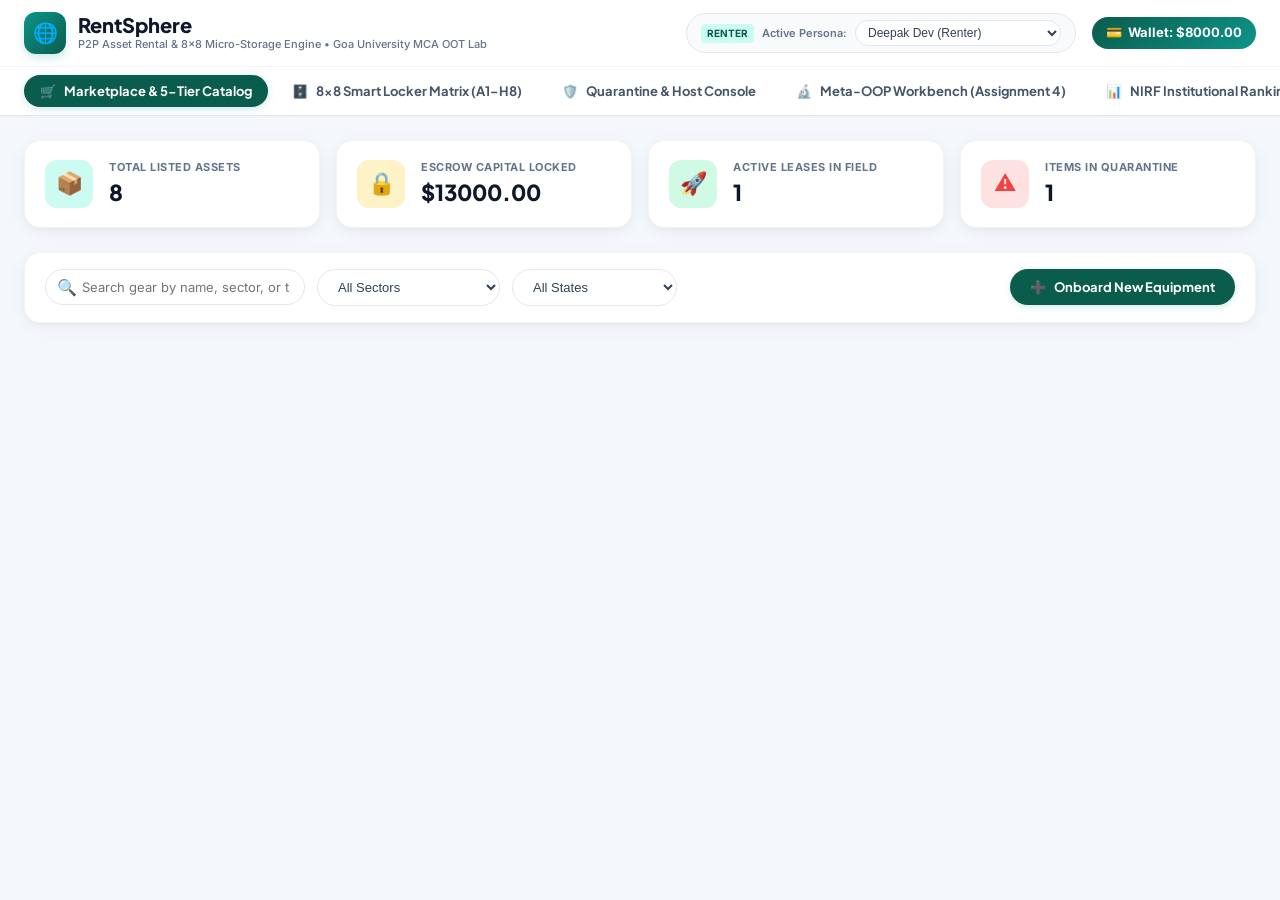
==== src/main/resources/static/index.html @ 9ea2492b "feat: complete RentSphere P2P Asset Rental & 8x8 Micro-Storage Engine across all 5 syllabus assignme" ====
<!DOCTYPE html>
<html lang="en">
<head>
    <meta charset="UTF-8">
    <meta name="viewport" content="width=device-width, initial-scale=1.0">
    <title>RentSphere: Decentralized P2P Asset Rental & 8x8 Micro-Storage Engine</title>
    <link rel="stylesheet" href="css/styles.css">
</head>
<body>

    <!-- Header Navigation & Identity Bar -->
    <header class="app-header">
        <div class="header-top">
            <div class="brand-wrapper">
                <div class="brand-logo">🌐</div>
                <div>
                    <h1 class="brand-title">RentSphere</h1>
                    <p class="brand-subtitle">P2P Asset Rental & 8x8 Micro-Storage Engine • Goa University MCA OOT Lab</p>
                </div>
            </div>

            <div class="user-selector-bar">
                <div class="active-user-badge">
                    <span id="userRoleBadge" class="role-tag role-renter">RENTER</span>
                    <label for="activeUserSelect" style="font-size:11px; color:var(--slate-500); font-weight:600;">Active Persona:</label>
                    <select id="activeUserSelect" class="filter-select" style="padding:4px 8px; font-size:12px;">
                        <option value="renter_deepak" selected>Deepak Dev (Renter)</option>
                        <option value="renter_nikhil">Nikhil Bhaiju (Renter)</option>
                        <option value="renter_priya">Priya Sharma (Renter)</option>
                        <option value="host_faaris">Mohammed Faaris Khan (Host)</option>
                        <option value="host_ketan">Ketan Gurudas Naik (Host)</option>
                        <option value="inspector_almeida">Prof. Almeida (Inspector)</option>
                    </select>
                </div>

                <div class="wallet-pill">
                    <span>💳</span>
                    <span>Wallet: $<span id="headerWalletBalance">8000.00</span></span>
                </div>
            </div>
        </div>

        <!-- 5 Subsystem View Navigation Pills -->
        <nav class="nav-bar">
            <button class="nav-pill active" data-view="catalogView">
                <span>🛒</span> Marketplace & 5-Tier Catalog
            </button>
            <button class="nav-pill" data-view="lockerView">
                <span>🗄️</span> 8x8 Smart Locker Matrix (A1–H8)
            </button>
            <button class="nav-pill" data-view="quarantineView">
                <span>🛡️</span> Quarantine & Host Console
            </button>
            <button class="nav-pill" data-view="metaView">
                <span>🔬</span> Meta-OOP Workbench (Assignment 4)
            </button>
            <button class="nav-pill" data-view="nirfView">
                <span>📊</span> NIRF Institutional Ranking (Assignment 4)
            </button>
        </nav>
    </header>

    <!-- Main App Container -->
    <main class="app-container">

        <!-- Top KPI Stats Bar -->
        <section class="stats-grid">
            <div class="stat-card">
                <div class="stat-icon teal">📦</div>
                <div class="stat-meta">
                    <h4>Total Listed Assets</h4>
                    <div class="stat-value" id="kpiTotalAssets">8</div>
                </div>
            </div>
            <div class="stat-card">
                <div class="stat-icon amber">🔒</div>
                <div class="stat-meta">
                    <h4>Escrow Capital Locked</h4>
                    <div class="stat-value">$<span id="kpiLockedEscrow">13000.00</span></div>
                </div>
            </div>
            <div class="stat-card">
                <div class="stat-icon emerald">🚀</div>
                <div class="stat-meta">
                    <h4>Active Leases in Field</h4>
                    <div class="stat-value" id="kpiActiveLeases">1</div>
                </div>
            </div>
            <div class="stat-card">
                <div class="stat-icon crimson">⚠️</div>
                <div class="stat-meta">
                    <h4>Items in Quarantine</h4>
                    <div class="stat-value" id="kpiInQuarantine">1</div>
                </div>
            </div>
        </section>

        <!-- ==================================================================
             VIEW 1: MARKETPLACE & 5-TIER ASSET CATALOG
             ================================================================== -->
        <section id="catalogView" class="view-section active">
            <div class="catalog-toolbar">
                <div class="search-filter-group">
                    <div class="search-box">
                        <span class="search-icon">🔍</span>
                        <input type="text" id="searchInput" placeholder="Search gear by name, sector, or tier...">
                    </div>
                    <select id="sectorFilter" class="filter-select">
                        <option value="ALL">All Sectors</option>
                        <option value="TOURISM">Tourism Equipment</option>
                        <option value="AGRICULTURE">Agricultural Machinery</option>
                    </select>
                    <select id="stateFilter" class="filter-select">
                        <option value="ALL">All States</option>
                        <option value="AVAILABLE">Available</option>
                        <option value="RESERVED_ESCROW">Reserved (Escrow)</option>
                        <option value="ACTIVE_LEASE">Active Lease</option>
                        <option value="INSPECTION_QUARANTINE">Quarantine</option>
                    </select>
                </div>
                <button class="btn-primary" id="openOnboardBtn">
                    <span>➕</span> Onboard New Equipment
                </button>
            </div>

            <!-- Dynamic Asset Cards Container -->
            <div class="assets-grid" id="assetsGrid">
                <!-- Rendered dynamically by app.js -->
            </div>
        </section>

        <!-- ==================================================================
             VIEW 2: 8x8 SMART LOCKER MATRIX (A1–H8)
             ================================================================== -->
        <section id="lockerView" class="view-section">
            <div class="locker-matrix-container">
                <!-- 64-Bay Interactive Matrix -->
                <div class="grid-wrapper-card">
                    <div class="matrix-header">
                        <div>
                            <h2 style="font-family:var(--font-heading); font-size:18px; font-weight:800;">
                                8x8 Physical Micro-Storage Matrix (64 Compartments)
                            </h2>
                            <p style="font-size:12px; color:var(--slate-500);">
                                Rows A–C: Small • Rows D–E: Medium • Rows F–G: Large • <strong>Row H: Heavy Agri XL</strong>
                            </p>
                        </div>
                        <button class="btn-secondary" id="refreshGridBtn">🔄 Refresh Grid</button>
                    </div>

                    <div class="matrix-legend">
                        <div class="legend-item"><div class="legend-dot dot-ready"></div> Ready / Available</div>
                        <div class="legend-item"><div class="legend-dot dot-reserved"></div> Reserved (Escrow)</div>
                        <div class="legend-item"><div class="legend-dot dot-active"></div> Active Lease</div>
                        <div class="legend-item"><div class="legend-dot dot-quarantine"></div> Quarantine Locked</div>
                        <div class="legend-item"><div class="legend-dot dot-heavy"></div> Row H: Heavy Agri XL</div>
                    </div>

                    <div class="grid-8x8" id="grid8x8Container">
                        <!-- 64 Bay Cells Rendered Dynamically by app.js -->
                    </div>
                </div>

                <!-- Compartment Inspector Side Deck -->
                <div class="inspector-card" id="compartmentInspector">
                    <div class="inspector-header">
                        <div style="font-size:11px; text-transform:uppercase; color:var(--slate-400); font-weight:700;">Compartment Telemetry</div>
                        <h3 class="inspector-title" id="inspectorBayId">Bay F2</h3>
                        <div id="inspectorSizeTier" class="tier-badge tier-tourism" style="margin-top:6px;">LARGE</div>
                    </div>

                    <div class="telemetry-dials">
                        <div class="dial-box">
                            <div class="dial-label">Temp</div>
                            <div class="dial-val"><span id="telTemp">22.4</span>°C</div>
                        </div>
                        <div class="dial-box">
                            <div class="dial-label">Humidity</div>
                            <div class="dial-val"><span id="telHum">45.2</span>%</div>
                        </div>
                        <div class="dial-box">
                            <div class="dial-label">Weight</div>
                            <div class="dial-val"><span id="telWeight">14.5</span>kg</div>
                        </div>
                    </div>

                    <div style="margin-bottom:16px;">
                        <label style="font-size:11px; color:var(--slate-500); font-weight:700; text-transform:uppercase;">Occupant Asset</label>
                        <div id="inspectorAssetTitle" style="font-weight:700; font-size:14px; margin-top:2px;">Goa Deep-Survey Marine Drone Alpha</div>
                        <div id="inspectorAssetId" style="font-size:11px; font-family:monospace; color:var(--slate-400);">AST-101</div>
                    </div>

                    <div class="otp-box">
                        <div style="font-size:10px; font-weight:700; text-transform:uppercase; color:var(--warm-amber-dark);">6-Digit Pickup OTP Passcode</div>
                        <div class="otp-val" id="inspectorOtp">101293</div>
                    </div>

                    <div style="display:flex; flex-direction:column; gap:10px; margin-top:auto;">
                        <button class="btn-primary" id="pickupFromLockerBtn" style="justify-content:center;">
                            <span>🔓</span> Unlock & Pickup Gear
                        </button>
                        <button class="btn-danger" id="returnToQuarantineBtn" style="justify-content:center;">
                            <span>📦</span> Return Gear to Quarantine Bay
                        </button>
                    </div>
                </div>
            </div>
        </section>

        <!-- ==================================================================
             VIEW 3: HOST & QUARANTINE INSPECTION CONSOLE
             ================================================================== -->
        <section id="quarantineView" class="view-section">
            <!-- Quarantine Inspection Deck -->
            <div class="quarantine-deck">
                <div class="section-title-bar">
                    <h2 class="section-title">
                        <span>🛡️</span> Mandatory Quarantine Inspection Deck
                    </h2>
                    <span style="font-size:12px; color:var(--crimson); font-weight:600;">
                        Mandatory Invariant: Assets cannot be relisted until host approves return or slashes damage.
                    </span>
                </div>

                <div class="quarantine-cards-grid" id="quarantineCardsGrid">
                    <!-- Rendered dynamically -->
                </div>
            </div>

            <!-- Append-Only Flat File Write-Ahead Log (WAL) Viewer -->
            <div class="wal-section" style="margin-top:30px;">
                <div class="section-title-bar">
                    <h2 class="section-title">
                        <span>📝</span> Deterministic Flat-File Write-Ahead Log (<code style="font-size:14px; color:var(--brand-teal);">data/audit_wal.txt</code>)
                    </h2>
                    <button class="btn-secondary" id="refreshWalBtn">🔄 Refresh Audit Log</button>
                </div>
                <div class="wal-table-wrapper">
                    <table class="data-table">
                        <thead>
                            <tr>
                                <th>Timestamp</th>
                                <th>TX ID</th>
                                <th>Entity</th>
                                <th>Action</th>
                                <th>Prev State</th>
                                <th>New State</th>
                                <th>Actor</th>
                                <th>Details</th>
                            </tr>
                        </thead>
                        <tbody id="walTableBody">
                            <!-- Populated dynamically -->
                        </tbody>
                    </table>
                </div>
            </div>
        </section>

        <!-- ==================================================================
             VIEW 4: META-OOP LAB WORKBENCH (Assignment 4)
             ================================================================== -->
        <section id="metaView" class="view-section">
            <div class="catalog-toolbar" style="margin-bottom:24px;">
                <div style="display:flex; align-items:center; gap:12px;">
                    <label style="font-weight:700; font-size:13px;">Target Asset to Inspect:</label>
                    <select id="metaAssetSelect" class="filter-select">
                        <!-- Populated dynamically -->
                    </select>
                </div>
                <button class="btn-primary" id="runMetaBenchmarkBtn">
                    <span>⚡</span> Execute Live Reflection & Memory Benchmark
                </button>
            </div>

            <div class="meta-workbench-grid">
                <!-- Reflection Inspector Card -->
                <div class="workbench-card">
                    <h3 style="font-family:var(--font-heading); font-size:16px; font-weight:800; display:flex; align-items:center; gap:8px;">
                        <span>🔍</span> Live RTTI Reflection Inspector (<code>java.lang.reflect</code>)
                    </h3>
                    <p style="font-size:12px; color:var(--slate-500); margin-top:4px;">
                        Examines dynamic class hierarchy, implemented interfaces, declared fields, and method signatures at runtime.
                    </p>

                    <div style="margin-top:16px;">
                        <h4 style="font-size:11px; text-transform:uppercase; color:var(--slate-400); font-weight:700;">5-Tier Inheritance Chain:</h4>
                        <div id="reflectionInheritanceChain" style="margin-top:6px; font-size:12px; font-weight:600; color:var(--brand-teal-dark);">
                            Loading reflection tree...
                        </div>
                    </div>

                    <div class="code-tree-box" id="reflectionDetailsBox">
                        // Reflection inspection output will appear here
                    </div>
                </div>

                <!-- Deep vs Shallow Prototype Cloner Card -->
                <div class="workbench-card">
                    <h3 style="font-family:var(--font-heading); font-size:16px; font-weight:800; display:flex; align-items:center; gap:8px;">
                        <span>🧬</span> Deep vs. Shallow Prototype Cloner (<code id="cloneObjectId">System.identityHashCode</code>)
                    </h3>
                    <p style="font-size:12px; color:var(--slate-500); margin-top:4px;">
                        Proves that Shallow Cloning shares mutable list memory references, while Deep Cloning isolates heap memory completely.
                    </p>

                    <div class="memory-compare-grid">
                        <div class="memory-card">
                            <h4 style="font-size:12px; font-weight:700; color:var(--warm-amber-dark);">Shallow Clone (super.clone)</h4>
                            <p style="font-size:11px; color:var(--slate-500); margin-top:4px;">Shares internal List reference:</p>
                            <div style="margin-top:10px; font-size:11px;">
                                <div>Clone Object ID: <span class="mem-address" id="shallowObjId">0x0000</span></div>
                                <div>Logs Ref ID: <span class="mem-address" id="shallowLogsId" style="color:var(--crimson);">0x0000</span></div>
                                <div style="margin-top:6px; font-weight:600; color:var(--crimson);" id="shallowSharedStatus">⚠️ SHARED HEAP REFERENCE</div>
                            </div>
                        </div>

                        <div class="memory-card highlight">
                            <h4 style="font-size:12px; font-weight:700; color:var(--brand-teal-dark);">Deep Clone (Isolated Copy)</h4>
                            <p style="font-size:11px; color:var(--slate-500); margin-top:4px;">Allocates distinct new List:</p>
                            <div style="margin-top:10px; font-size:11px;">
                                <div>Clone Object ID: <span class="mem-address" id="deepObjId">0x0000</span></div>
                                <div>Logs Ref ID: <span class="mem-address" id="deepLogsId" style="color:var(--emerald-dark);">0x0000</span></div>
                                <div style="margin-top:6px; font-weight:600; color:var(--emerald-dark);" id="deepIsolatedStatus">✅ 100% ISOLATED MEMORY</div>
                            </div>
                        </div>
                    </div>

                    <div style="margin-top:20px; background:var(--slate-50); padding:14px; border-radius:var(--radius-md); border:1px solid var(--slate-200);">
                        <h5 style="font-size:11px; text-transform:uppercase; color:var(--slate-500); font-weight:700;">Mutation Isolation Test Result</h5>
                        <p id="cloningVerdictText" style="font-size:12px; color:var(--slate-800); margin-top:4px; font-weight:500;">
                            Click "Execute Live Reflection & Memory Benchmark" above to test memory reference isolation.
                        </p>
                    </div>
                </div>
            </div>
        </section>

        <!-- ==================================================================
             VIEW 5: NIRF INSTITUTIONAL RANKING PORTAL (Assignment 4)
             ================================================================== -->
        <section id="nirfView" class="view-section">
            <div class="nirf-layout">
                <!-- Dial & Score Result -->
                <div class="nirf-dial-card">
                    <h2 style="font-family:var(--font-heading); font-size:18px; font-weight:800;">
                        Ministry of Education NIRF Composite Score
                    </h2>
                    <p style="font-size:12px; color:var(--slate-500); margin-top:2px;">
                        Formula: <code>(0.30*TLR) + (0.30*RP) + (0.20*GO) + (0.10*OI) + (0.10*PR)</code>
                    </p>

                    <div class="score-circle">
                        <div class="score-number" id="nirfCompositeScore">72.35</div>
                        <div class="score-max">out of 100</div>
                    </div>

                    <div class="tier-pill-large" id="nirfTierBadge">
                        Tier 1 High Performance
                    </div>

                    <div style="margin-top:24px; text-align:left; background:var(--slate-50); padding:16px; border-radius:var(--radius-md); border:1px solid var(--slate-200);">
                        <h4 style="font-size:11px; font-weight:700; text-transform:uppercase; color:var(--slate-500);">Deep-Cloned What-If Policy Recommendation:</h4>
                        <p id="nirfPolicyText" style="font-size:13px; font-weight:600; color:var(--slate-800); margin-top:4px;">
                            Increasing Research (RP) by +8 points and Teaching (TLR) by +5 points projects advancement toward Top 10 National Excellence.
                        </p>
                    </div>
                </div>

                <!-- Sliders for What-If Simulation -->
                <div class="workbench-card">
                    <h3 style="font-family:var(--font-heading); font-size:16px; font-weight:800; margin-bottom:16px;">
                        Simulate Policy Shifts (What-If Analysis)
                    </h3>

                    <div class="slider-group">
                        <div class="slider-label-row">
                            <span>Teaching, Learning & Resources (TLR - 30%)</span>
                            <span id="valTlr">78.5</span>
                        </div>
                        <input type="range" class="damage-slider" id="sliderTlr" min="0" max="100" step="0.5" value="78.5">
                    </div>

                    <div class="slider-group">
                        <div class="slider-label-row">
                            <span>Research & Professional Practice (RP - 30%)</span>
                            <span id="valRp">64.2</span>
                        </div>
                        <input type="range" class="damage-slider" id="sliderRp" min="0" max="100" step="0.5" value="64.2">
                    </div>

                    <div class="slider-group">
                        <div class="slider-label-row">
                            <span>Graduation Outcomes (GO - 20%)</span>
                            <span id="valGo">82.0</span>
                        </div>
                        <input type="range" class="damage-slider" id="sliderGo" min="0" max="100" step="0.5" value="82.0">
                    </div>

                    <div class="slider-group">
                        <div class="slider-label-row">
                            <span>Outreach & Inclusivity (OI - 10%)</span>
                            <span id="valOi">70.5</span>
                        </div>
                        <input type="range" class="damage-slider" id="sliderOi" min="0" max="100" step="0.5" value="70.5">
                    </div>

                    <div class="slider-group">
                        <div class="slider-label-row">
                            <span>Peer Perception (PR - 10%)</span>
                            <span id="valPr">65.0</span>
                        </div>
                        <input type="range" class="damage-slider" id="sliderPr" min="0" max="100" step="0.5" value="65.0">
                    </div>

                    <button class="btn-primary" id="recalcNirfBtn" style="width:100%; justify-content:center; margin-top:12px;">
                        <span>📊</span> Re-simulate Composite Rank Score
                    </button>
                </div>
            </div>
        </section>

    </main>

    <!-- ======================================================================
         MODALS: RESERVATION & ONBOARDING
         ====================================================================== -->

    <!-- Modal: Rent & Reserve Asset (with 4-Gate Fail-Fast Pipeline Feedback) -->
    <div class="modal-overlay" id="reserveModal">
        <div class="modal-card">
            <div class="modal-header">
                <h3 class="modal-title">Rent & Reserve Equipment</h3>
                <button class="modal-close-btn" id="closeReserveModal">&times;</button>
            </div>
            <div class="modal-body">
                <input type="hidden" id="reserveAssetId">
                <div style="margin-bottom:16px;">
                    <div id="modalAssetTitle" style="font-weight:700; font-size:16px;">Goa Deep-Survey Marine Drone Alpha</div>
                    <div id="modalAssetBay" style="font-size:12px; color:var(--slate-500);">Target Bay: F2</div>
                </div>

                <div class="form-group">
                    <label>Rental Duration (Days):</label>
                    <input type="number" class="form-control" id="rentalDaysInput" min="1" max="30" value="2">
                </div>

                <div style="background:var(--slate-50); padding:14px; border-radius:var(--radius-md); margin-bottom:20px; border:1px solid var(--slate-200);">
                    <div style="display:flex; justify-content:space-between; font-size:13px; margin-bottom:6px;">
                        <span>Rental Tariff:</span>
                        <strong id="modalTariffEstimate">$2400.00</strong>
                    </div>
                    <div style="display:flex; justify-content:space-between; font-size:13px; margin-bottom:6px;">
                        <span>Required Security Deposit:</span>
                        <strong id="modalCollateralEstimate">$3000.00</strong>
                    </div>
                    <div style="display:flex; justify-content:space-between; font-size:14px; font-weight:800; border-top:1px dashed var(--slate-300); padding-top:6px; color:var(--brand-teal-dark);">
                        <span>Total Escrow Required:</span>
                        <span id="modalTotalEscrow">$5400.00</span>
                    </div>
                </div>

                <div style="font-size:11px; color:var(--slate-500); margin-bottom:16px;">
                    ⚡ <strong>4-Gate Fail-Fast Verification Pipeline</strong> will execute upon submission:
                    Gate 1 (KYC) &rarr; Gate 2 (State Legality) &rarr; Gate 3 (Escrow Solvency) &rarr; Gate 4 (Locker Spatial & Heavy Agri Rule).
                </div>

                <button class="btn-primary" id="confirmReserveBtn" style="width:100%; justify-content:center;">
                    <span>🛡️</span> Submit to 4-Gate Pipeline & Lock Escrow
                </button>
            </div>
        </div>
    </div>

    <!-- Modal: Onboard New Equipment -->
    <div class="modal-overlay" id="onboardModal">
        <div class="modal-card">
            <div class="modal-header">
                <h3 class="modal-title">Onboard Equipment into 8x8 Grid</h3>
                <button class="modal-close-btn" id="closeOnboardModal">&times;</button>
            </div>
            <div class="modal-body">
                <div class="form-group">
                    <label>Concrete Tier 5 Leaf Class:</label>
                    <select class="form-control" id="onboardLeafClass">
                        <option value="AutonomousMarineDrone">AutonomousMarineDrone (Tourism)</option>
                        <option value="SubmersibleActionRig">SubmersibleActionRig (Tourism)</option>
                        <option value="PrecisionRotaryTiller">PrecisionRotaryTiller (Agriculture - Heavy Agri)</option>
                        <option value="OpticalSoilSpectrometer">OpticalSoilSpectrometer (Agriculture)</option>
                    </select>
                </div>

                <div class="form-group">
                    <label>Asset Title:</label>
                    <input type="text" class="form-control" id="onboardTitle" placeholder="e.g. Miramar Sea-Scanner Pro">
                </div>

                <div style="display:grid; grid-template-columns:1fr 1fr; gap:12px;">
                    <div class="form-group">
                        <label>Base Daily Rate ($):</label>
                        <input type="number" class="form-control" id="onboardRate" value="850">
                    </div>
                    <div class="form-group">
                        <label>Security Deposit ($):</label>
                        <input type="number" class="form-control" id="onboardCollateral" value="2500">
                    </div>
                </div>

                <div class="form-group">
                    <label>Target Locker Bay (A1–H8):</label>
                    <input type="text" class="form-control" id="onboardBay" value="F3" style="text-transform:uppercase;">
                    <div style="font-size:11px; color:var(--warm-amber-dark); margin-top:4px;">
                        ⚠️ Note: PrecisionRotaryTiller is heavy machinery and MUST be assigned to Row H (Row 7).
                    </div>
                </div>

                <button class="btn-primary" id="confirmOnboardBtn" style="width:100%; justify-content:center; margin-top:8px;">
                    <span>➕</span> Register in Ledger & Assign Locker Bay
                </button>
            </div>
        </div>
    </div>

    <!-- Toast Notification Container -->
    <div class="toast-container" id="toastContainer"></div>

    <script src="js/app.js"></script>
</body>
</html>
---- src/main/resources/static/css/styles.css ----
/* ==========================================================================
   RentSphere: Warm Horizon Marketplace Design System
   Goa University - MCA Object-Oriented Technology Lab
   ========================================================================== */

@import url('https://fonts.googleapis.com/css2?family=Inter:wght@400;500;600;700&family=Plus+Jakarta+Sans:wght@600;700;800&display=swap');

:root {
    /* Primary Brand Teal */
    --brand-teal: #0D9488;
    --brand-teal-dark: #0A5C4D;
    --brand-teal-light: #CCFBF1;
    --brand-teal-glow: rgba(13, 148, 136, 0.2);

    /* Secondary Warm Amber */
    --warm-amber: #F59E0B;
    --warm-amber-light: #FEF3C7;
    --warm-amber-dark: #B45309;

    /* Tertiary Emerald Green */
    --emerald: #10B981;
    --emerald-light: #D1FAE5;
    --emerald-dark: #047857;

    /* Neutral Slate */
    --slate-50: #F8FAFC;
    --slate-100: #F1F5F9;
    --slate-200: #E2E8F0;
    --slate-300: #CBD5E1;
    --slate-400: #94A3B8;
    --slate-500: #64748B;
    --slate-600: #475569;
    --slate-700: #334155;
    --slate-800: #1E293B;
    --slate-900: #0F172A;

    /* Quarantine Crimson & Purple */
    --crimson: #EF4444;
    --crimson-light: #FEE2E2;
    --purple: #7C3AED;
    --purple-light: #EDE9FE;

    /* Surfaces & Layout */
    --canvas-bg: #F4F7FB;
    --card-bg: #FFFFFF;
    --card-shadow: 0 4px 20px -2px rgba(15, 23, 42, 0.06), 0 2px 6px -1px rgba(15, 23, 42, 0.04);
    --card-hover-shadow: 0 12px 30px -4px rgba(15, 23, 42, 0.12), 0 4px 10px -2px rgba(15, 23, 42, 0.06);
    --radius-sm: 8px;
    --radius-md: 12px;
    --radius-lg: 16px;
    --radius-xl: 24px;
    --radius-pill: 9999px;

    /* Typography */
    --font-heading: 'Plus Jakarta Sans', system-ui, -apple-system, sans-serif;
    --font-body: 'Inter', system-ui, -apple-system, sans-serif;
    --transition-fast: 0.15s ease;
    --transition-normal: 0.25s cubic-bezier(0.16, 1, 0.3, 1);
}

*, *::before, *::after {
    box-sizing: border-box;
    margin: 0;
    padding: 0;
}

body {
    font-family: var(--font-body);
    background-color: var(--canvas-bg);
    color: var(--slate-800);
    line-height: 1.5;
    min-height: 100vh;
    display: flex;
    flex-direction: column;
}

/* ==========================================================================
   HEADER & NAVIGATION PILLS
   ========================================================================== */
.app-header {
    background-color: #FFFFFF;
    border-bottom: 1px solid var(--slate-200);
    position: sticky;
    top: 0;
    z-index: 100;
    box-shadow: 0 1px 3px rgba(0,0,0,0.03);
}

.header-top {
    max-width: 1400px;
    margin: 0 auto;
    padding: 12px 24px;
    display: flex;
    justify-content: space-between;
    align-items: center;
    border-bottom: 1px solid var(--slate-100);
}

.brand-wrapper {
    display: flex;
    align-items: center;
    gap: 12px;
}

.brand-logo {
    width: 42px;
    height: 42px;
    background: linear-gradient(135deg, var(--brand-teal), var(--brand-teal-dark));
    border-radius: var(--radius-md);
    display: flex;
    align-items: center;
    justify-content: center;
    color: #FFFFFF;
    font-size: 20px;
    box-shadow: 0 4px 10px var(--brand-teal-glow);
}

.brand-title {
    font-family: var(--font-heading);
    font-size: 20px;
    font-weight: 800;
    color: var(--slate-900);
    line-height: 1.1;
}

.brand-subtitle {
    font-size: 11px;
    color: var(--slate-500);
    font-weight: 500;
}

.user-selector-bar {
    display: flex;
    align-items: center;
    gap: 16px;
}

.active-user-badge {
    display: flex;
    align-items: center;
    gap: 8px;
    background: var(--slate-50);
    padding: 6px 14px;
    border-radius: var(--radius-pill);
    border: 1px solid var(--slate-200);
    font-size: 13px;
}

.role-tag {
    font-size: 10px;
    font-weight: 700;
    padding: 2px 6px;
    border-radius: 4px;
    text-transform: uppercase;
}
.role-host { background: var(--warm-amber-light); color: var(--warm-amber-dark); }
.role-renter { background: var(--brand-teal-light); color: var(--brand-teal-dark); }
.role-inspector { background: var(--purple-light); color: var(--purple); }

.wallet-pill {
    background: linear-gradient(135deg, var(--brand-teal-dark), var(--brand-teal));
    color: #FFFFFF;
    padding: 6px 14px;
    border-radius: var(--radius-pill);
    font-weight: 700;
    font-size: 13px;
    display: flex;
    align-items: center;
    gap: 6px;
}

/* Nav Pills Bar */
.nav-bar {
    max-width: 1400px;
    margin: 0 auto;
    padding: 8px 24px;
    display: flex;
    gap: 8px;
    overflow-x: auto;
}

.nav-pill {
    background: transparent;
    border: none;
    padding: 8px 16px;
    font-family: var(--font-heading);
    font-size: 13px;
    font-weight: 700;
    color: var(--slate-600);
    border-radius: var(--radius-pill);
    cursor: pointer;
    transition: all var(--transition-fast);
    display: flex;
    align-items: center;
    gap: 8px;
    white-space: nowrap;
}

.nav-pill:hover {
    background: var(--slate-100);
    color: var(--slate-900);
}

.nav-pill.active {
    background: var(--brand-teal-dark);
    color: #FFFFFF;
    box-shadow: 0 2px 8px var(--brand-teal-glow);
}

/* ==========================================================================
   APP CONTENT CONTAINER & VIEWS
   ========================================================================== */
.app-container {
    max-width: 1400px;
    margin: 24px auto;
    padding: 0 24px;
    width: 100%;
    flex: 1;
}

.view-section {
    display: none;
    animation: fadeIn 0.25s ease;
}

.view-section.active {
    display: block;
}

@keyframes fadeIn {
    from { opacity: 0; transform: translateY(4px); }
    to { opacity: 1; transform: translateY(0); }
}

/* ==========================================================================
   KPI SUMMARY TICKER
   ========================================================================== */
.stats-grid {
    display: grid;
    grid-template-columns: repeat(auto-fit, minmax(220px, 1fr));
    gap: 16px;
    margin-bottom: 24px;
}

.stat-card {
    background: #FFFFFF;
    border-radius: var(--radius-lg);
    padding: 18px 20px;
    box-shadow: var(--card-shadow);
    border: 1px solid var(--slate-100);
    display: flex;
    align-items: center;
    gap: 16px;
}

.stat-icon {
    width: 48px;
    height: 48px;
    border-radius: var(--radius-md);
    display: flex;
    align-items: center;
    justify-content: center;
    font-size: 22px;
}

.stat-icon.teal { background: var(--brand-teal-light); color: var(--brand-teal-dark); }
.stat-icon.amber { background: var(--warm-amber-light); color: var(--warm-amber-dark); }
.stat-icon.emerald { background: var(--emerald-light); color: var(--emerald-dark); }
.stat-icon.crimson { background: var(--crimson-light); color: var(--crimson); }

.stat-meta h4 {
    font-size: 11px;
    text-transform: uppercase;
    letter-spacing: 0.5px;
    color: var(--slate-500);
    font-weight: 700;
}

.stat-value {
    font-family: var(--font-heading);
    font-size: 22px;
    font-weight: 800;
    color: var(--slate-900);
}

/* ==========================================================================
   VIEW 1: MARKETPLACE & ASSET CATALOG
   ========================================================================== */
.catalog-toolbar {
    background: #FFFFFF;
    padding: 16px 20px;
    border-radius: var(--radius-lg);
    box-shadow: var(--card-shadow);
    display: flex;
    flex-wrap: wrap;
    justify-content: space-between;
    align-items: center;
    gap: 16px;
    margin-bottom: 20px;
    border: 1px solid var(--slate-100);
}

.search-filter-group {
    display: flex;
    gap: 12px;
    align-items: center;
    flex-wrap: wrap;
    flex: 1;
}

.search-box {
    position: relative;
    min-width: 260px;
}

.search-box input {
    width: 100%;
    padding: 9px 14px 9px 36px;
    border: 1px solid var(--slate-200);
    border-radius: var(--radius-pill);
    font-size: 13px;
    font-family: var(--font-body);
    outline: none;
    transition: border-color var(--transition-fast);
}

.search-box input:focus {
    border-color: var(--brand-teal);
    box-shadow: 0 0 0 3px var(--brand-teal-glow);
}

.search-icon {
    position: absolute;
    left: 12px;
    top: 50%;
    transform: translateY(-50%);
    color: var(--slate-400);
}

.filter-select {
    padding: 9px 16px;
    border: 1px solid var(--slate-200);
    border-radius: var(--radius-pill);
    background: #FFFFFF;
    font-size: 13px;
    color: var(--slate-700);
    font-weight: 500;
    outline: none;
    cursor: pointer;
}

.btn-primary {
    background: var(--brand-teal-dark);
    color: #FFFFFF;
    border: none;
    padding: 10px 20px;
    border-radius: var(--radius-pill);
    font-family: var(--font-heading);
    font-weight: 700;
    font-size: 13px;
    cursor: pointer;
    transition: all var(--transition-fast);
    display: inline-flex;
    align-items: center;
    gap: 8px;
    box-shadow: 0 2px 6px var(--brand-teal-glow);
}

.btn-primary:hover {
    background: #08493d;
    transform: translateY(-1px);
}

.btn-secondary {
    background: var(--slate-100);
    color: var(--slate-700);
    border: 1px solid var(--slate-200);
    padding: 8px 16px;
    border-radius: var(--radius-pill);
    font-weight: 600;
    font-size: 12px;
    cursor: pointer;
    transition: all var(--transition-fast);
}

.btn-secondary:hover {
    background: var(--slate-200);
}

.btn-danger {
    background: var(--crimson);
    color: #FFFFFF;
    border: none;
    padding: 8px 16px;
    border-radius: var(--radius-pill);
    font-weight: 700;
    font-size: 12px;
    cursor: pointer;
    transition: all var(--transition-fast);
}

.btn-danger:hover {
    background: #dc2626;
}

.btn-success {
    background: var(--emerald);
    color: #FFFFFF;
    border: none;
    padding: 8px 16px;
    border-radius: var(--radius-pill);
    font-weight: 700;
    font-size: 12px;
    cursor: pointer;
}

/* Asset Cards Grid */
.assets-grid {
    display: grid;
    grid-template-columns: repeat(auto-fill, minmax(320px, 1fr));
    gap: 20px;
}

.asset-card {
    background: #FFFFFF;
    border-radius: var(--radius-lg);
    box-shadow: var(--card-shadow);
    border: 1px solid var(--slate-200);
    overflow: hidden;
    display: flex;
    flex-direction: column;
    transition: all var(--transition-normal);
}

.asset-card:hover {
    box-shadow: var(--card-hover-shadow);
    transform: translateY(-3px);
    border-color: var(--slate-300);
}

.asset-card-header {
    padding: 16px 18px 12px;
    border-bottom: 1px solid var(--slate-100);
    display: flex;
    justify-content: space-between;
    align-items: flex-start;
}

.tier-badge {
    font-size: 11px;
    font-weight: 700;
    padding: 3px 8px;
    border-radius: 4px;
    display: inline-block;
}
.tier-tourism { background: #E0F2FE; color: #0369A1; }
.tier-agriculture { background: #FEF3C7; color: #B45309; }

.state-badge {
    font-size: 11px;
    font-weight: 700;
    padding: 4px 10px;
    border-radius: var(--radius-pill);
    text-transform: uppercase;
}
.state-available { background: var(--emerald-light); color: var(--emerald-dark); }
.state-reserved { background: var(--warm-amber-light); color: var(--warm-amber-dark); }
.state-active { background: var(--slate-200); color: var(--slate-700); }
.state-quarantine { background: var(--crimson-light); color: var(--crimson); }

.asset-card-body {
    padding: 16px 18px;
    flex: 1;
}

.asset-title {
    font-family: var(--font-heading);
    font-size: 16px;
    font-weight: 700;
    color: var(--slate-900);
    margin-bottom: 6px;
}

.asset-id-tag {
    font-size: 11px;
    color: var(--slate-400);
    font-family: monospace;
    margin-bottom: 12px;
}

.spec-list {
    list-style: none;
    font-size: 12px;
    color: var(--slate-600);
    display: grid;
    grid-template-columns: 1fr 1fr;
    gap: 8px 12px;
    margin-bottom: 14px;
}

.spec-item {
    display: flex;
    flex-direction: column;
}

.spec-label {
    font-size: 10px;
    text-transform: uppercase;
    color: var(--slate-400);
    font-weight: 600;
}

.spec-val {
    font-weight: 600;
    color: var(--slate-800);
}

.pricing-row {
    background: var(--slate-50);
    border-radius: var(--radius-sm);
    padding: 10px 14px;
    display: flex;
    justify-content: space-between;
    align-items: center;
    margin-bottom: 14px;
    border: 1px solid var(--slate-100);
}

.rate-box h5 {
    font-size: 10px;
    color: var(--slate-500);
    text-transform: uppercase;
}

.rate-amount {
    font-family: var(--font-heading);
    font-size: 16px;
    font-weight: 800;
    color: var(--brand-teal-dark);
}

.asset-card-footer {
    padding: 12px 18px 16px;
    border-top: 1px solid var(--slate-100);
    display: flex;
    justify-content: space-between;
    align-items: center;
}

.locker-pin-badge {
    font-size: 12px;
    font-weight: 700;
    color: var(--slate-700);
    background: var(--slate-100);
    padding: 4px 10px;
    border-radius: var(--radius-pill);
    display: inline-flex;
    align-items: center;
    gap: 4px;
}

/* ==========================================================================
   VIEW 2: 8x8 SMART LOCKER MATRIX (A1–H8)
   ========================================================================== */
.locker-matrix-container {
    display: grid;
    grid-template-columns: 2fr 1fr;
    gap: 24px;
}

@media (max-width: 992px) {
    .locker-matrix-container {
        grid-template-columns: 1fr;
    }
}

.grid-wrapper-card {
    background: #FFFFFF;
    padding: 24px;
    border-radius: var(--radius-lg);
    box-shadow: var(--card-shadow);
    border: 1px solid var(--slate-200);
}

.matrix-header {
    display: flex;
    justify-content: space-between;
    align-items: center;
    margin-bottom: 16px;
}

.matrix-legend {
    display: flex;
    gap: 12px;
    flex-wrap: wrap;
    font-size: 11px;
    margin-bottom: 16px;
}

.legend-item {
    display: flex;
    align-items: center;
    gap: 6px;
}

.legend-dot {
    width: 12px;
    height: 12px;
    border-radius: 3px;
}

.dot-ready { background: var(--emerald); }
.dot-reserved { background: var(--warm-amber); }
.dot-active { background: var(--slate-500); }
.dot-quarantine { background: var(--crimson); }
.dot-heavy { background: var(--brand-teal-dark); }

/* The 8x8 Grid Canvas */
.grid-8x8 {
    display: grid;
    grid-template-columns: repeat(8, 1fr);
    gap: 8px;
    background: var(--slate-50);
    padding: 12px;
    border-radius: var(--radius-md);
    border: 1px solid var(--slate-200);
}

.bay-cell {
    aspect-ratio: 1;
    border-radius: var(--radius-sm);
    display: flex;
    flex-direction: column;
    justify-content: space-between;
    padding: 6px;
    font-size: 11px;
    font-weight: 700;
    cursor: pointer;
    transition: all var(--transition-fast);
    position: relative;
    border: 1px solid transparent;
}

.bay-cell:hover {
    transform: scale(1.05);
    z-index: 10;
    box-shadow: 0 4px 12px rgba(0,0,0,0.15);
}

.bay-cell.selected {
    outline: 3px solid var(--brand-teal-dark);
    outline-offset: 2px;
}

/* Bay Cell States */
.bay-available {
    background: #ECFDF5;
    color: var(--emerald-dark);
    border-color: #A7F3D0;
}

.bay-ready {
    background: var(--brand-teal);
    color: #FFFFFF;
}

.bay-reserved {
    background: var(--warm-amber);
    color: #FFFFFF;
}

.bay-active {
    background: var(--slate-500);
    color: #FFFFFF;
}

.bay-quarantine {
    background: var(--crimson);
    color: #FFFFFF;
    animation: pulseAlert 2s infinite;
}

.bay-heavy {
    background: var(--brand-teal-dark);
    color: #FFFFFF;
    border: 1px dashed var(--warm-amber);
}

@keyframes pulseAlert {
    0% { box-shadow: 0 0 0 0 rgba(239, 68, 68, 0.4); }
    70% { box-shadow: 0 0 0 6px rgba(239, 68, 68, 0); }
    100% { box-shadow: 0 0 0 0 rgba(239, 68, 68, 0); }
}

.bay-id-label {
    font-family: var(--font-heading);
    font-size: 12px;
}

.bay-mini-icon {
    font-size: 12px;
    align-self: flex-end;
}

/* Compartment Inspector Side Panel */
.inspector-card {
    background: #FFFFFF;
    border-radius: var(--radius-lg);
    box-shadow: var(--card-shadow);
    border: 1px solid var(--slate-200);
    padding: 24px;
    display: flex;
    flex-direction: column;
}

.inspector-header {
    border-bottom: 1px solid var(--slate-100);
    padding-bottom: 16px;
    margin-bottom: 20px;
}

.inspector-title {
    font-family: var(--font-heading);
    font-size: 18px;
    font-weight: 800;
    color: var(--slate-900);
}

.telemetry-dials {
    display: grid;
    grid-template-columns: repeat(3, 1fr);
    gap: 12px;
    margin-bottom: 20px;
}

.dial-box {
    background: var(--slate-50);
    border-radius: var(--radius-md);
    padding: 12px;
    text-align: center;
    border: 1px solid var(--slate-100);
}

.dial-label {
    font-size: 10px;
    text-transform: uppercase;
    color: var(--slate-500);
    font-weight: 600;
}

.dial-val {
    font-family: var(--font-heading);
    font-size: 18px;
    font-weight: 800;
    color: var(--slate-900);
    margin-top: 4px;
}

.otp-box {
    background: var(--warm-amber-light);
    border: 1px dashed var(--warm-amber);
    padding: 14px;
    border-radius: var(--radius-md);
    text-align: center;
    margin-bottom: 20px;
}

.otp-val {
    font-family: monospace;
    font-size: 24px;
    font-weight: 800;
    letter-spacing: 4px;
    color: var(--warm-amber-dark);
}

/* ==========================================================================
   VIEW 3: HOST & QUARANTINE INSPECTION CONSOLE
   ========================================================================== */
.quarantine-deck {
    margin-bottom: 30px;
}

.section-title-bar {
    display: flex;
    justify-content: space-between;
    align-items: center;
    margin-bottom: 16px;
}

.section-title {
    font-family: var(--font-heading);
    font-size: 18px;
    font-weight: 800;
    color: var(--slate-900);
    display: flex;
    align-items: center;
    gap: 8px;
}

.quarantine-cards-grid {
    display: grid;
    grid-template-columns: repeat(auto-fill, minmax(360px, 1fr));
    gap: 16px;
}

.quarantine-card {
    background: #FFFFFF;
    border: 2px solid var(--crimson);
    border-radius: var(--radius-lg);
    box-shadow: 0 4px 16px rgba(239, 68, 68, 0.1);
    padding: 20px;
}

.damage-slider-box {
    background: var(--slate-50);
    padding: 12px;
    border-radius: var(--radius-md);
    margin: 14px 0;
}

.damage-slider {
    width: 100%;
    accent-color: var(--crimson);
    cursor: pointer;
}

/* Live WAL Table */
.wal-table-wrapper {
    background: #FFFFFF;
    border-radius: var(--radius-lg);
    box-shadow: var(--card-shadow);
    border: 1px solid var(--slate-200);
    overflow: hidden;
}

.data-table {
    width: 100%;
    border-collapse: collapse;
    font-size: 13px;
    text-align: left;
}

.data-table th {
    background: var(--slate-50);
    padding: 12px 16px;
    font-weight: 700;
    font-size: 11px;
    text-transform: uppercase;
    color: var(--slate-500);
    border-bottom: 1px solid var(--slate-200);
}

.data-table td {
    padding: 12px 16px;
    border-bottom: 1px solid var(--slate-100);
}

.data-table tr:hover {
    background: var(--slate-50);
}

/* ==========================================================================
   VIEW 4: META-OOP LAB WORKBENCH (Assignment 4)
   ========================================================================== */
.meta-workbench-grid {
    display: grid;
    grid-template-columns: 1fr 1fr;
    gap: 24px;
}

@media (max-width: 992px) {
    .meta-workbench-grid {
        grid-template-columns: 1fr;
    }
}

.workbench-card {
    background: #FFFFFF;
    border-radius: var(--radius-lg);
    box-shadow: var(--card-shadow);
    border: 1px solid var(--slate-200);
    padding: 24px;
}

.code-tree-box {
    background: #0F172A;
    color: #F8FAFC;
    padding: 16px;
    border-radius: var(--radius-md);
    font-family: monospace;
    font-size: 12px;
    max-height: 400px;
    overflow-y: auto;
    margin-top: 14px;
}

.memory-compare-grid {
    display: grid;
    grid-template-columns: 1fr 1fr;
    gap: 16px;
    margin-top: 16px;
}

.memory-card {
    background: var(--slate-50);
    border-radius: var(--radius-md);
    padding: 16px;
    border: 1px solid var(--slate-200);
}

.memory-card.highlight {
    border-color: var(--brand-teal);
    background: #F0FDFA;
}

.mem-address {
    font-family: monospace;
    font-weight: 700;
    color: var(--brand-teal-dark);
}

/* ==========================================================================
   VIEW 5: NIRF INSTITUTIONAL ANALYTICS PORTAL (Assignment 4)
   ========================================================================== */
.nirf-layout {
    display: grid;
    grid-template-columns: 1fr 1fr;
    gap: 24px;
}

@media (max-width: 992px) {
    .nirf-layout {
        grid-template-columns: 1fr;
    }
}

.nirf-dial-card {
    background: #FFFFFF;
    border-radius: var(--radius-lg);
    box-shadow: var(--card-shadow);
    border: 1px solid var(--slate-200);
    padding: 24px;
    text-align: center;
}

.score-circle {
    width: 160px;
    height: 160px;
    border-radius: 50%;
    margin: 20px auto;
    display: flex;
    flex-direction: column;
    align-items: center;
    justify-content: center;
    background: linear-gradient(135deg, var(--brand-teal-dark), var(--brand-teal));
    color: #FFFFFF;
    box-shadow: 0 8px 24px var(--brand-teal-glow);
}

.score-number {
    font-family: var(--font-heading);
    font-size: 42px;
    font-weight: 800;
    line-height: 1;
}

.score-max {
    font-size: 13px;
    opacity: 0.8;
}

.tier-pill-large {
    display: inline-block;
    padding: 6px 16px;
    border-radius: var(--radius-pill);
    font-family: var(--font-heading);
    font-size: 13px;
    font-weight: 700;
    background: var(--brand-teal-light);
    color: var(--brand-teal-dark);
}

.slider-group {
    margin-bottom: 16px;
}

.slider-label-row {
    display: flex;
    justify-content: space-between;
    font-size: 12px;
    font-weight: 600;
    color: var(--slate-700);
    margin-bottom: 6px;
}

/* ==========================================================================
   MODAL DIALOGS & TOASTS
   ========================================================================== */
.modal-overlay {
    position: fixed;
    top: 0;
    left: 0;
    right: 0;
    bottom: 0;
    background: rgba(15, 23, 42, 0.6);
    backdrop-filter: blur(4px);
    display: none;
    align-items: center;
    justify-content: center;
    z-index: 1000;
    padding: 20px;
}

.modal-overlay.active {
    display: flex;
}

.modal-card {
    background: #FFFFFF;
    border-radius: var(--radius-xl);
    max-width: 540px;
    width: 100%;
    box-shadow: 0 20px 40px rgba(0,0,0,0.2);
    overflow: hidden;
    animation: modalPop 0.25s cubic-bezier(0.16, 1, 0.3, 1);
}

@keyframes modalPop {
    from { opacity: 0; transform: scale(0.95); }
    to { opacity: 1; transform: scale(1); }
}

.modal-header {
    padding: 20px 24px;
    border-bottom: 1px solid var(--slate-100);
    display: flex;
    justify-content: space-between;
    align-items: center;
}

.modal-title {
    font-family: var(--font-heading);
    font-size: 18px;
    font-weight: 800;
}

.modal-close-btn {
    background: transparent;
    border: none;
    font-size: 20px;
    cursor: pointer;
    color: var(--slate-400);
}

.modal-body {
    padding: 24px;
}

.form-group {
    margin-bottom: 16px;
}

.form-group label {
    display: block;
    font-size: 12px;
    font-weight: 600;
    color: var(--slate-700);
    margin-bottom: 6px;
}

.form-control {
    width: 100%;
    padding: 10px 14px;
    border: 1px solid var(--slate-200);
    border-radius: var(--radius-sm);
    font-family: var(--font-body);
    font-size: 13px;
    outline: none;
}

.form-control:focus {
    border-color: var(--brand-teal);
    box-shadow: 0 0 0 3px var(--brand-teal-glow);
}

/* Toast System */
.toast-container {
    position: fixed;
    bottom: 24px;
    right: 24px;
    z-index: 9999;
    display: flex;
    flex-direction: column;
    gap: 10px;
}

.toast {
    background: #FFFFFF;
    padding: 14px 18px;
    border-radius: var(--radius-md);
    box-shadow: 0 10px 25px rgba(0,0,0,0.15);
    border-left: 4px solid var(--brand-teal);
    font-size: 13px;
    display: flex;
    align-items: center;
    gap: 12px;
    min-width: 300px;
    animation: toastSlide 0.25s ease;
}

.toast.toast-error {
    border-left-color: var(--crimson);
}

.toast.toast-success {
    border-left-color: var(--emerald);
}

.toast.toast-warning {
    border-left-color: var(--warm-amber);
}

@keyframes toastSlide {
    from { opacity: 0; transform: translateX(20px); }
    to { opacity: 1; transform: translateX(0); }
}
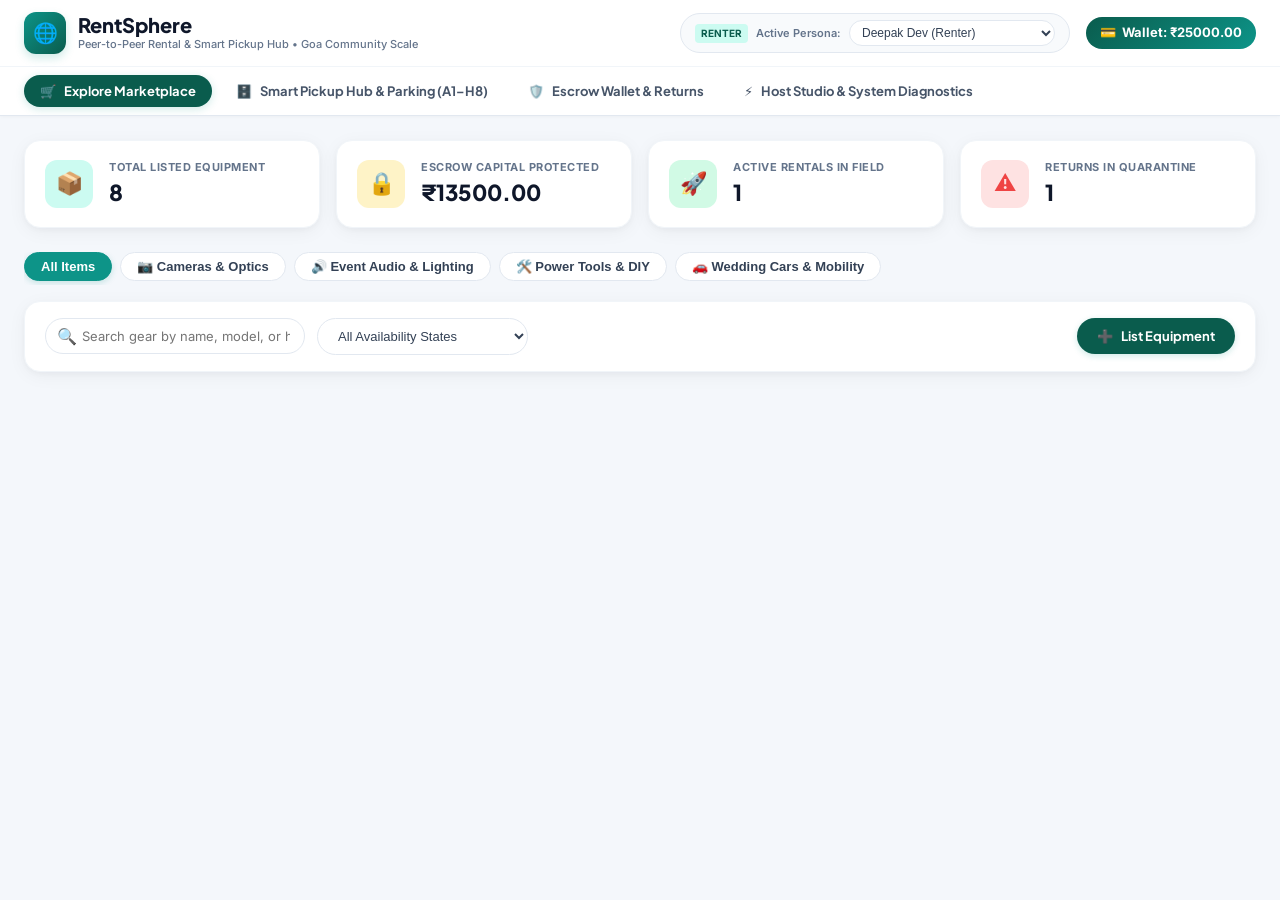
==== commit b7473ccf: "refactor: transform RentSphere into cohesive local P2P rental platform in INR (₹)" ====
--- a/src/main/resources/static/index.html
+++ b/src/main/resources/static/index.html
@@ -3,7 +3,7 @@
 <head>
     <meta charset="UTF-8">
     <meta name="viewport" content="width=device-width, initial-scale=1.0">
-    <title>RentSphere: Decentralized P2P Asset Rental & 8x8 Micro-Storage Engine</title>
+    <title>RentSphere: Local P2P Rental & Smart Pickup Hub (Goa)</title>
     <link rel="stylesheet" href="css/styles.css">
 </head>
 <body>
@@ -15,7 +15,7 @@
                 <div class="brand-logo">🌐</div>
                 <div>
                     <h1 class="brand-title">RentSphere</h1>
-                    <p class="brand-subtitle">P2P Asset Rental & 8x8 Micro-Storage Engine • Goa University MCA OOT Lab</p>
+                    <p class="brand-subtitle">Peer-to-Peer Rental & Smart Pickup Hub • Goa Community Scale</p>
                 </div>
             </div>
 
@@ -29,33 +29,30 @@
                         <option value="renter_priya">Priya Sharma (Renter)</option>
                         <option value="host_faaris">Mohammed Faaris Khan (Host)</option>
                         <option value="host_ketan">Ketan Gurudas Naik (Host)</option>
-                        <option value="inspector_almeida">Prof. Almeida (Inspector)</option>
+                        <option value="inspector_almeida">Prof. Almeida (Hub Admin)</option>
                     </select>
                 </div>
 
                 <div class="wallet-pill">
                     <span>💳</span>
-                    <span>Wallet: $<span id="headerWalletBalance">8000.00</span></span>
+                    <span>Wallet: <strong>₹<span id="headerWalletBalance">25000.00</span></strong></span>
                 </div>
             </div>
         </div>
 
-        <!-- 5 Subsystem View Navigation Pills -->
+        <!-- 4 Cohesive Product Navigation Tabs -->
         <nav class="nav-bar">
-            <button class="nav-pill active" data-view="catalogView">
-                <span>🛒</span> Marketplace & 5-Tier Catalog
+            <button class="nav-pill active" data-view="marketplaceView">
+                <span>🛒</span> Explore Marketplace
             </button>
-            <button class="nav-pill" data-view="lockerView">
-                <span>🗄️</span> 8x8 Smart Locker Matrix (A1–H8)
+            <button class="nav-pill" data-view="hubView">
+                <span>🗄️</span> Smart Pickup Hub & Parking (A1–H8)
             </button>
-            <button class="nav-pill" data-view="quarantineView">
-                <span>🛡️</span> Quarantine & Host Console
+            <button class="nav-pill" data-view="escrowView">
+                <span>🛡️</span> Escrow Wallet & Returns
             </button>
-            <button class="nav-pill" data-view="metaView">
-                <span>🔬</span> Meta-OOP Workbench (Assignment 4)
-            </button>
-            <button class="nav-pill" data-view="nirfView">
-                <span>📊</span> NIRF Institutional Ranking (Assignment 4)
+            <button class="nav-pill" data-view="hostView">
+                <span>⚡</span> Host Studio & System Diagnostics
             </button>
         </nav>
     </header>
@@ -63,97 +60,101 @@
     <!-- Main App Container -->
     <main class="app-container">
 
-        <!-- Top KPI Stats Bar -->
+        <!-- Top KPI Stats Bar in Indian Rupees (₹ INR) -->
         <section class="stats-grid">
             <div class="stat-card">
                 <div class="stat-icon teal">📦</div>
                 <div class="stat-meta">
-                    <h4>Total Listed Assets</h4>
+                    <h4>Total Listed Equipment</h4>
                     <div class="stat-value" id="kpiTotalAssets">8</div>
                 </div>
             </div>
             <div class="stat-card">
                 <div class="stat-icon amber">🔒</div>
                 <div class="stat-meta">
-                    <h4>Escrow Capital Locked</h4>
-                    <div class="stat-value">$<span id="kpiLockedEscrow">13000.00</span></div>
+                    <h4>Escrow Capital Protected</h4>
+                    <div class="stat-value">₹<span id="kpiLockedEscrow">13500.00</span></div>
                 </div>
             </div>
             <div class="stat-card">
                 <div class="stat-icon emerald">🚀</div>
                 <div class="stat-meta">
-                    <h4>Active Leases in Field</h4>
+                    <h4>Active Rentals in Field</h4>
                     <div class="stat-value" id="kpiActiveLeases">1</div>
                 </div>
             </div>
             <div class="stat-card">
                 <div class="stat-icon crimson">⚠️</div>
                 <div class="stat-meta">
-                    <h4>Items in Quarantine</h4>
+                    <h4>Returns in Quarantine</h4>
                     <div class="stat-value" id="kpiInQuarantine">1</div>
                 </div>
             </div>
         </section>
 
         <!-- ==================================================================
-             VIEW 1: MARKETPLACE & 5-TIER ASSET CATALOG
+             TAB 1: EXPLORE MARKETPLACE
              ================================================================== -->
-        <section id="catalogView" class="view-section active">
+        <section id="marketplaceView" class="view-section active">
+            <!-- Filter Pills for Categories -->
+            <div class="category-pills-bar">
+                <button class="cat-pill active" data-category="ALL">All Items</button>
+                <button class="cat-pill" data-category="CAMERAS">📷 Cameras & Optics</button>
+                <button class="cat-pill" data-category="AUDIO_LIGHTING">🔊 Event Audio & Lighting</button>
+                <button class="cat-pill" data-category="POWER_TOOLS">🛠️ Power Tools & DIY</button>
+                <button class="cat-pill" data-category="MOBILITY_VEHICLES">🚗 Wedding Cars & Mobility</button>
+            </div>
+
             <div class="catalog-toolbar">
                 <div class="search-filter-group">
                     <div class="search-box">
                         <span class="search-icon">🔍</span>
-                        <input type="text" id="searchInput" placeholder="Search gear by name, sector, or tier...">
-                    </div>
-                    <select id="sectorFilter" class="filter-select">
-                        <option value="ALL">All Sectors</option>
-                        <option value="TOURISM">Tourism Equipment</option>
-                        <option value="AGRICULTURE">Agricultural Machinery</option>
+                        <input type="text" id="searchInput" placeholder="Search gear by name, model, or hub bay...">
+                    </div>
+                    <select id="stateFilter" class="filter-select">
+                        <option value="ALL">All Availability States</option>
+                        <option value="AVAILABLE">Available Now</option>
+                        <option value="RESERVED_ESCROW">Reserved (Escrow Locked)</option>
+                        <option value="ACTIVE_LEASE">Out on Rent</option>
+                        <option value="INSPECTION_QUARANTINE">In Post-Return Inspection</option>
                     </select>
-                    <select id="stateFilter" class="filter-select">
-                        <option value="ALL">All States</option>
-                        <option value="AVAILABLE">Available</option>
-                        <option value="RESERVED_ESCROW">Reserved (Escrow)</option>
-                        <option value="ACTIVE_LEASE">Active Lease</option>
-                        <option value="INSPECTION_QUARANTINE">Quarantine</option>
-                    </select>
-                </div>
-                <button class="btn-primary" id="openOnboardBtn">
-                    <span>➕</span> Onboard New Equipment
+                </div>
+                <button class="btn-primary" id="openListEquipmentBtn">
+                    <span>➕</span> List Equipment
                 </button>
             </div>
 
             <!-- Dynamic Asset Cards Container -->
             <div class="assets-grid" id="assetsGrid">
-                <!-- Rendered dynamically by app.js -->
+                <!-- Rendered dynamically by app.js in ₹ INR -->
             </div>
         </section>
 
         <!-- ==================================================================
-             VIEW 2: 8x8 SMART LOCKER MATRIX (A1–H8)
+             TAB 2: SMART PICKUP HUB & PARKING GRID (8x8 A1–H8)
              ================================================================== -->
-        <section id="lockerView" class="view-section">
+        <section id="hubView" class="view-section">
             <div class="locker-matrix-container">
                 <!-- 64-Bay Interactive Matrix -->
                 <div class="grid-wrapper-card">
                     <div class="matrix-header">
                         <div>
                             <h2 style="font-family:var(--font-heading); font-size:18px; font-weight:800;">
-                                8x8 Physical Micro-Storage Matrix (64 Compartments)
+                                8x8 Smart Pickup Hub & Parking Matrix (64 Bays)
                             </h2>
                             <p style="font-size:12px; color:var(--slate-500);">
-                                Rows A–C: Small • Rows D–E: Medium • Rows F–G: Large • <strong>Row H: Heavy Agri XL</strong>
+                                Rows A–C: Small Gear Lockers • Rows D–G: Medium/Large Lockers • <strong>Row H: Ground Vehicle Slots H1–H8</strong>
                             </p>
                         </div>
-                        <button class="btn-secondary" id="refreshGridBtn">🔄 Refresh Grid</button>
+                        <button class="btn-secondary" id="refreshGridBtn">🔄 Refresh Hub Sensors</button>
                     </div>
 
                     <div class="matrix-legend">
                         <div class="legend-item"><div class="legend-dot dot-ready"></div> Ready / Available</div>
                         <div class="legend-item"><div class="legend-dot dot-reserved"></div> Reserved (Escrow)</div>
-                        <div class="legend-item"><div class="legend-dot dot-active"></div> Active Lease</div>
-                        <div class="legend-item"><div class="legend-dot dot-quarantine"></div> Quarantine Locked</div>
-                        <div class="legend-item"><div class="legend-dot dot-heavy"></div> Row H: Heavy Agri XL</div>
+                        <div class="legend-item"><div class="legend-dot dot-active"></div> Out with Renter</div>
+                        <div class="legend-item"><div class="legend-dot dot-quarantine"></div> Inspection Quarantine</div>
+                        <div class="legend-item"><div class="legend-dot dot-ground"></div> Row H: Ground Vehicle Bay</div>
                     </div>
 
                     <div class="grid-8x8" id="grid8x8Container">
@@ -164,43 +165,43 @@
                 <!-- Compartment Inspector Side Deck -->
                 <div class="inspector-card" id="compartmentInspector">
                     <div class="inspector-header">
-                        <div style="font-size:11px; text-transform:uppercase; color:var(--slate-400); font-weight:700;">Compartment Telemetry</div>
-                        <h3 class="inspector-title" id="inspectorBayId">Bay F2</h3>
-                        <div id="inspectorSizeTier" class="tier-badge tier-tourism" style="margin-top:6px;">LARGE</div>
+                        <div style="font-size:11px; text-transform:uppercase; color:var(--slate-400); font-weight:700;">Compartment & Slot Inspector</div>
+                        <h3 class="inspector-title" id="inspectorBayId">Bay A2</h3>
+                        <div id="inspectorSizeTier" class="tier-badge tier-cameras" style="margin-top:6px;">SMALL LOCKER</div>
                     </div>
 
                     <div class="telemetry-dials">
                         <div class="dial-box">
                             <div class="dial-label">Temp</div>
-                            <div class="dial-val"><span id="telTemp">22.4</span>°C</div>
+                            <div class="dial-val"><span id="telTemp">24.2</span>°C</div>
                         </div>
                         <div class="dial-box">
                             <div class="dial-label">Humidity</div>
-                            <div class="dial-val"><span id="telHum">45.2</span>%</div>
+                            <div class="dial-val"><span id="telHum">52.0</span>%</div>
                         </div>
                         <div class="dial-box">
-                            <div class="dial-label">Weight</div>
-                            <div class="dial-val"><span id="telWeight">14.5</span>kg</div>
+                            <div class="dial-label">Load</div>
+                            <div class="dial-val"><span id="telWeight">2.4</span>kg</div>
                         </div>
                     </div>
 
                     <div style="margin-bottom:16px;">
-                        <label style="font-size:11px; color:var(--slate-500); font-weight:700; text-transform:uppercase;">Occupant Asset</label>
-                        <div id="inspectorAssetTitle" style="font-weight:700; font-size:14px; margin-top:2px;">Goa Deep-Survey Marine Drone Alpha</div>
+                        <label style="font-size:11px; color:var(--slate-500); font-weight:700; text-transform:uppercase;">Assigned Equipment</label>
+                        <div id="inspectorAssetTitle" style="font-weight:700; font-size:14px; margin-top:2px;">Sony Alpha A7 IV Mirrorless Camera</div>
                         <div id="inspectorAssetId" style="font-size:11px; font-family:monospace; color:var(--slate-400);">AST-101</div>
                     </div>
 
                     <div class="otp-box">
                         <div style="font-size:10px; font-weight:700; text-transform:uppercase; color:var(--warm-amber-dark);">6-Digit Pickup OTP Passcode</div>
-                        <div class="otp-val" id="inspectorOtp">101293</div>
+                        <div class="otp-val" id="inspectorOtp">348192</div>
                     </div>
 
                     <div style="display:flex; flex-direction:column; gap:10px; margin-top:auto;">
                         <button class="btn-primary" id="pickupFromLockerBtn" style="justify-content:center;">
-                            <span>🔓</span> Unlock & Pickup Gear
+                            <span>🔓</span> Verify OTP & Unlock Pickup
                         </button>
                         <button class="btn-danger" id="returnToQuarantineBtn" style="justify-content:center;">
-                            <span>📦</span> Return Gear to Quarantine Bay
+                            <span>📦</span> Return Gear to Hub Bay
                         </button>
                     </div>
                 </div>
@@ -208,17 +209,22 @@
         </section>
 
         <!-- ==================================================================
-             VIEW 3: HOST & QUARANTINE INSPECTION CONSOLE
+             TAB 3: ESCROW WALLET, RETURNS & INSPECTION
              ================================================================== -->
-        <section id="quarantineView" class="view-section">
+        <section id="escrowView" class="view-section">
             <!-- Quarantine Inspection Deck -->
             <div class="quarantine-deck">
                 <div class="section-title-bar">
-                    <h2 class="section-title">
-                        <span>🛡️</span> Mandatory Quarantine Inspection Deck
-                    </h2>
-                    <span style="font-size:12px; color:var(--crimson); font-weight:600;">
-                        Mandatory Invariant: Assets cannot be relisted until host approves return or slashes damage.
+                    <div>
+                        <h2 class="section-title">
+                            <span>🛡️</span> Post-Return Equipment Inspection Queue
+                        </h2>
+                        <p style="font-size:12px; color:var(--slate-500); margin-top:2px;">
+                            Returned equipment is held in Quarantine until the host verifies physical condition before releasing deposit in ₹ INR.
+                        </p>
+                    </div>
+                    <span style="font-size:12px; color:var(--crimson); font-weight:700; background:var(--crimson-light); padding:4px 12px; border-radius:var(--radius-pill);">
+                        Security Collateral Protected by Escrow
                     </span>
                 </div>
 
@@ -230,23 +236,28 @@
             <!-- Append-Only Flat File Write-Ahead Log (WAL) Viewer -->
             <div class="wal-section" style="margin-top:30px;">
                 <div class="section-title-bar">
-                    <h2 class="section-title">
-                        <span>📝</span> Deterministic Flat-File Write-Ahead Log (<code style="font-size:14px; color:var(--brand-teal);">data/audit_wal.txt</code>)
-                    </h2>
-                    <button class="btn-secondary" id="refreshWalBtn">🔄 Refresh Audit Log</button>
+                    <div>
+                        <h2 class="section-title">
+                            <span>📝</span> Live Escrow & Audit Ledger (<code style="font-size:13px; color:var(--brand-teal);">data/audit_wal.txt</code>)
+                        </h2>
+                        <p style="font-size:12px; color:var(--slate-500); margin-top:2px;">
+                            Append-only flat-file ledger tracking every reservation, pickup, return, and deposit settlement in ₹ INR.
+                        </p>
+                    </div>
+                    <button class="btn-secondary" id="refreshWalBtn">🔄 Refresh Audit Ledger</button>
                 </div>
                 <div class="wal-table-wrapper">
                     <table class="data-table">
                         <thead>
                             <tr>
                                 <th>Timestamp</th>
-                                <th>TX ID</th>
-                                <th>Entity</th>
+                                <th>Tx ID</th>
+                                <th>Asset ID</th>
                                 <th>Action</th>
                                 <th>Prev State</th>
                                 <th>New State</th>
                                 <th>Actor</th>
-                                <th>Details</th>
+                                <th>Ledger Details</th>
                             </tr>
                         </thead>
                         <tbody id="walTableBody">
@@ -258,164 +269,184 @@
         </section>
 
         <!-- ==================================================================
-             VIEW 4: META-OOP LAB WORKBENCH (Assignment 4)
+             TAB 4: HOST INVENTORY, MULTI-UNIT CLONER & TRUST SCORE
              ================================================================== -->
-        <section id="metaView" class="view-section">
-            <div class="catalog-toolbar" style="margin-bottom:24px;">
-                <div style="display:flex; align-items:center; gap:12px;">
-                    <label style="font-weight:700; font-size:13px;">Target Asset to Inspect:</label>
-                    <select id="metaAssetSelect" class="filter-select">
-                        <!-- Populated dynamically -->
-                    </select>
-                </div>
-                <button class="btn-primary" id="runMetaBenchmarkBtn">
-                    <span>⚡</span> Execute Live Reflection & Memory Benchmark
-                </button>
-            </div>
-
-            <div class="meta-workbench-grid">
-                <!-- Reflection Inspector Card -->
+        <section id="hostView" class="view-section">
+            <!-- Top Controls: Cloner & Diagnostics -->
+            <div class="host-studio-grid">
+                
+                <!-- Card 1: Multi-Unit Listing Cloner (Prototype Deep Cloning) -->
                 <div class="workbench-card">
-                    <h3 style="font-family:var(--font-heading); font-size:16px; font-weight:800; display:flex; align-items:center; gap:8px;">
-                        <span>🔍</span> Live RTTI Reflection Inspector (<code>java.lang.reflect</code>)
-                    </h3>
-                    <p style="font-size:12px; color:var(--slate-500); margin-top:4px;">
-                        Examines dynamic class hierarchy, implemented interfaces, declared fields, and method signatures at runtime.
+                    <div style="display:flex; justify-content:space-between; align-items:center; margin-bottom:12px;">
+                        <h3 style="font-family:var(--font-heading); font-size:16px; font-weight:800; display:flex; align-items:center; gap:8px;">
+                            <span>🧬</span> Multi-Unit Listing Cloner (Prototype Pattern)
+                        </h3>
+                        <span class="tier-pill-small" style="background:var(--emerald-light); color:var(--emerald-dark); font-size:11px; font-weight:700;">
+                            Deep Clone Isolated
+                        </span>
+                    </div>
+                    <p style="font-size:12px; color:var(--slate-500);">
+                        Hosts with multiple speakers, cameras, or drills can duplicate an existing listing in 1 click. Deep Cloning creates an isolated service log history, preventing shared-memory corruption across physical units.
                     </p>
 
-                    <div style="margin-top:16px;">
-                        <h4 style="font-size:11px; text-transform:uppercase; color:var(--slate-400); font-weight:700;">5-Tier Inheritance Chain:</h4>
-                        <div id="reflectionInheritanceChain" style="margin-top:6px; font-size:12px; font-weight:600; color:var(--brand-teal-dark);">
-                            Loading reflection tree...
-                        </div>
-                    </div>
-
-                    <div class="code-tree-box" id="reflectionDetailsBox">
-                        // Reflection inspection output will appear here
-                    </div>
-                </div>
-
-                <!-- Deep vs Shallow Prototype Cloner Card -->
-                <div class="workbench-card">
-                    <h3 style="font-family:var(--font-heading); font-size:16px; font-weight:800; display:flex; align-items:center; gap:8px;">
-                        <span>🧬</span> Deep vs. Shallow Prototype Cloner (<code id="cloneObjectId">System.identityHashCode</code>)
-                    </h3>
-                    <p style="font-size:12px; color:var(--slate-500); margin-top:4px;">
-                        Proves that Shallow Cloning shares mutable list memory references, while Deep Cloning isolates heap memory completely.
-                    </p>
-
-                    <div class="memory-compare-grid">
+                    <div style="margin-top:16px; display:flex; flex-direction:column; gap:12px;">
+                        <div class="form-group">
+                            <label style="font-size:12px; font-weight:700;">Select Existing Listing to Duplicate:</label>
+                            <select id="cloneSourceSelect" class="filter-select" style="width:100%;">
+                                <!-- Populated dynamically -->
+                            </select>
+                        </div>
+
+                        <div style="display:grid; grid-template-columns:1fr 1fr; gap:12px;">
+                            <div class="form-group">
+                                <label style="font-size:12px; font-weight:700;">Target Hub Bay (Optional):</label>
+                                <input type="text" class="form-control" id="cloneTargetBayInput" placeholder="Auto-assign" style="text-transform:uppercase;">
+                            </div>
+                            <div class="form-group">
+                                <label style="font-size:12px; font-weight:700;">Cloning Strategy:</label>
+                                <div style="display:flex; align-items:center; gap:12px; height:38px; font-size:12px;">
+                                    <label style="display:flex; align-items:center; gap:4px; cursor:pointer;">
+                                        <input type="radio" name="cloneType" value="deep" checked> Deep (Isolated)
+                                    </label>
+                                    <label style="display:flex; align-items:center; gap:4px; cursor:pointer; color:var(--slate-500);">
+                                        <input type="radio" name="cloneType" value="shallow"> Shallow (Demo)
+                                    </label>
+                                </div>
+                            </div>
+                        </div>
+
+                        <button class="btn-primary" id="executeCloneListingBtn" style="justify-content:center;">
+                            <span>⚡</span> Duplicate Listing & Allocate Hub Bay
+                        </button>
+                    </div>
+
+                    <!-- Live Memory Address Proof Box -->
+                    <div class="memory-compare-grid" style="margin-top:16px;">
                         <div class="memory-card">
-                            <h4 style="font-size:12px; font-weight:700; color:var(--warm-amber-dark);">Shallow Clone (super.clone)</h4>
-                            <p style="font-size:11px; color:var(--slate-500); margin-top:4px;">Shares internal List reference:</p>
-                            <div style="margin-top:10px; font-size:11px;">
-                                <div>Clone Object ID: <span class="mem-address" id="shallowObjId">0x0000</span></div>
-                                <div>Logs Ref ID: <span class="mem-address" id="shallowLogsId" style="color:var(--crimson);">0x0000</span></div>
-                                <div style="margin-top:6px; font-weight:600; color:var(--crimson);" id="shallowSharedStatus">⚠️ SHARED HEAP REFERENCE</div>
+                            <h4 style="font-size:11px; font-weight:700; color:var(--warm-amber-dark);">Shallow Clone (<code style="font-size:10px;">super.clone()</code>)</h4>
+                            <p style="font-size:10px; color:var(--slate-500); margin-top:2px;">Shares mutable service logs:</p>
+                            <div style="margin-top:8px; font-size:11px;">
+                                <div>Logs Ref: <span class="mem-address" id="shallowLogsId" style="color:var(--crimson);">0x7E6CBB7A</span></div>
+                                <div style="font-size:10px; font-weight:700; color:var(--crimson); margin-top:4px;">⚠️ MUTATES ORIGINAL LOGS</div>
                             </div>
                         </div>
 
                         <div class="memory-card highlight">
-                            <h4 style="font-size:12px; font-weight:700; color:var(--brand-teal-dark);">Deep Clone (Isolated Copy)</h4>
-                            <p style="font-size:11px; color:var(--slate-500); margin-top:4px;">Allocates distinct new List:</p>
-                            <div style="margin-top:10px; font-size:11px;">
-                                <div>Clone Object ID: <span class="mem-address" id="deepObjId">0x0000</span></div>
-                                <div>Logs Ref ID: <span class="mem-address" id="deepLogsId" style="color:var(--emerald-dark);">0x0000</span></div>
-                                <div style="margin-top:6px; font-weight:600; color:var(--emerald-dark);" id="deepIsolatedStatus">✅ 100% ISOLATED MEMORY</div>
-                            </div>
-                        </div>
-                    </div>
-
-                    <div style="margin-top:20px; background:var(--slate-50); padding:14px; border-radius:var(--radius-md); border:1px solid var(--slate-200);">
-                        <h5 style="font-size:11px; text-transform:uppercase; color:var(--slate-500); font-weight:700;">Mutation Isolation Test Result</h5>
-                        <p id="cloningVerdictText" style="font-size:12px; color:var(--slate-800); margin-top:4px; font-weight:500;">
-                            Click "Execute Live Reflection & Memory Benchmark" above to test memory reference isolation.
-                        </p>
-                    </div>
-                </div>
-            </div>
-        </section>
-
-        <!-- ==================================================================
-             VIEW 5: NIRF INSTITUTIONAL RANKING PORTAL (Assignment 4)
-             ================================================================== -->
-        <section id="nirfView" class="view-section">
-            <div class="nirf-layout">
-                <!-- Dial & Score Result -->
+                            <h4 style="font-size:11px; font-weight:700; color:var(--brand-teal-dark);">Deep Clone (<code style="font-size:10px;">new ArrayList()</code>)</h4>
+                            <p style="font-size:10px; color:var(--slate-500); margin-top:2px;">Independent log memory:</p>
+                            <div style="margin-top:8px; font-size:11px;">
+                                <div>Logs Ref: <span class="mem-address" id="deepLogsId" style="color:var(--emerald-dark);">0x7EDA2DBB</span></div>
+                                <div style="font-size:10px; font-weight:700; color:var(--emerald-dark); margin-top:4px;">✅ 100% ISOLATED HISTORY</div>
+                            </div>
+                        </div>
+                    </div>
+                </div>
+
+                <!-- Card 2: RentSphere Trust & Asset Reliability Calculator -->
                 <div class="nirf-dial-card">
                     <h2 style="font-family:var(--font-heading); font-size:18px; font-weight:800;">
-                        Ministry of Education NIRF Composite Score
+                        RentSphere Community Trust & Reliability Score
                     </h2>
                     <p style="font-size:12px; color:var(--slate-500); margin-top:2px;">
-                        Formula: <code>(0.30*TLR) + (0.30*RP) + (0.20*GO) + (0.10*OI) + (0.10*PR)</code>
+                        Weighted Composite Metric: Condition (30%) + On-Time (30%) + Escrow (20%) + Peer Review (10%) + KYC (10%)
                     </p>
 
                     <div class="score-circle">
-                        <div class="score-number" id="nirfCompositeScore">72.35</div>
-                        <div class="score-max">out of 100</div>
-                    </div>
-
-                    <div class="tier-pill-large" id="nirfTierBadge">
-                        Tier 1 High Performance
-                    </div>
-
-                    <div style="margin-top:24px; text-align:left; background:var(--slate-50); padding:16px; border-radius:var(--radius-md); border:1px solid var(--slate-200);">
-                        <h4 style="font-size:11px; font-weight:700; text-transform:uppercase; color:var(--slate-500);">Deep-Cloned What-If Policy Recommendation:</h4>
-                        <p id="nirfPolicyText" style="font-size:13px; font-weight:600; color:var(--slate-800); margin-top:4px;">
-                            Increasing Research (RP) by +8 points and Teaching (TLR) by +5 points projects advancement toward Top 10 National Excellence.
+                        <div class="score-number" id="trustCompositeScore">91.00</div>
+                        <div class="score-max">Trust Score / 100</div>
+                    </div>
+
+                    <div class="tier-pill-large" id="trustTierBadge">
+                        Elite Verified Host / Renter
+                    </div>
+
+                    <div style="margin-top:20px; text-align:left; background:var(--slate-50); padding:14px; border-radius:var(--radius-md); border:1px solid var(--slate-200);">
+                        <h4 style="font-size:11px; font-weight:700; text-transform:uppercase; color:var(--slate-500);">Deep-Cloned What-If Scenario Recommendation:</h4>
+                        <p id="trustPolicyText" style="font-size:12px; font-weight:600; color:var(--slate-800); margin-top:4px;">
+                            Maintaining 100% on-time returns and zero damage disputes qualifies this account for Zero-Deposit Instant Rentals across Goa.
                         </p>
                     </div>
-                </div>
-
-                <!-- Sliders for What-If Simulation -->
-                <div class="workbench-card">
-                    <h3 style="font-family:var(--font-heading); font-size:16px; font-weight:800; margin-bottom:16px;">
-                        Simulate Policy Shifts (What-If Analysis)
-                    </h3>
-
-                    <div class="slider-group">
-                        <div class="slider-label-row">
-                            <span>Teaching, Learning & Resources (TLR - 30%)</span>
-                            <span id="valTlr">78.5</span>
-                        </div>
-                        <input type="range" class="damage-slider" id="sliderTlr" min="0" max="100" step="0.5" value="78.5">
-                    </div>
-
-                    <div class="slider-group">
-                        <div class="slider-label-row">
-                            <span>Research & Professional Practice (RP - 30%)</span>
-                            <span id="valRp">64.2</span>
-                        </div>
-                        <input type="range" class="damage-slider" id="sliderRp" min="0" max="100" step="0.5" value="64.2">
-                    </div>
-
-                    <div class="slider-group">
-                        <div class="slider-label-row">
-                            <span>Graduation Outcomes (GO - 20%)</span>
-                            <span id="valGo">82.0</span>
-                        </div>
-                        <input type="range" class="damage-slider" id="sliderGo" min="0" max="100" step="0.5" value="82.0">
-                    </div>
-
-                    <div class="slider-group">
-                        <div class="slider-label-row">
-                            <span>Outreach & Inclusivity (OI - 10%)</span>
-                            <span id="valOi">70.5</span>
-                        </div>
-                        <input type="range" class="damage-slider" id="sliderOi" min="0" max="100" step="0.5" value="70.5">
-                    </div>
-
-                    <div class="slider-group">
-                        <div class="slider-label-row">
-                            <span>Peer Perception (PR - 10%)</span>
-                            <span id="valPr">65.0</span>
-                        </div>
-                        <input type="range" class="damage-slider" id="sliderPr" min="0" max="100" step="0.5" value="65.0">
-                    </div>
-
-                    <button class="btn-primary" id="recalcNirfBtn" style="width:100%; justify-content:center; margin-top:12px;">
-                        <span>📊</span> Re-simulate Composite Rank Score
-                    </button>
+
+                    <!-- Sliders for Trust Simulation -->
+                    <div style="margin-top:16px; text-align:left;">
+                        <div class="slider-group">
+                            <div class="slider-label-row">
+                                <span>Condition History Integrity (30%)</span>
+                                <span id="valCond">90.0</span>
+                            </div>
+                            <input type="range" class="damage-slider" id="sliderCond" min="0" max="100" step="1" value="90">
+                        </div>
+
+                        <div class="slider-group">
+                            <div class="slider-label-row">
+                                <span>On-Time Return Punctuality (30%)</span>
+                                <span id="valPunct">95.0</span>
+                            </div>
+                            <input type="range" class="damage-slider" id="sliderPunct" min="0" max="100" step="1" value="95">
+                        </div>
+
+                        <div class="slider-group">
+                            <div class="slider-label-row">
+                                <span>Escrow Completion Ratio (20%)</span>
+                                <span id="valEscrow">85.0</span>
+                            </div>
+                            <input type="range" class="damage-slider" id="sliderEscrow" min="0" max="100" step="1" value="85">
+                        </div>
+
+                        <div class="slider-group">
+                            <div class="slider-label-row">
+                                <span>Community Peer Reviews (10%)</span>
+                                <span id="valPeer">90.0</span>
+                            </div>
+                            <input type="range" class="damage-slider" id="sliderPeer" min="0" max="100" step="1" value="90">
+                        </div>
+
+                        <div class="slider-group">
+                            <div class="slider-label-row">
+                                <span>Identity Verification Tier (10%)</span>
+                                <span id="valKyc">95.0</span>
+                            </div>
+                            <input type="range" class="damage-slider" id="sliderKyc" min="0" max="100" step="1" value="95">
+                        </div>
+
+                        <button class="btn-primary" id="recalcTrustBtn" style="width:100%; justify-content:center; margin-top:8px;">
+                            <span>📊</span> Simulate Trust Score Update
+                        </button>
+                    </div>
+                </div>
+
+            </div>
+
+            <!-- Card 3: Live JVM Object Diagnostics Card (java.lang.reflect) -->
+            <div class="workbench-card" style="margin-top:24px;">
+                <div style="display:flex; justify-content:space-between; align-items:center; flex-wrap:wrap; gap:12px;">
+                    <div>
+                        <h3 style="font-family:var(--font-heading); font-size:16px; font-weight:800; display:flex; align-items:center; gap:8px;">
+                            <span>🔍</span> Live JVM Object Inspector (<code>java.lang.reflect</code> RTTI)
+                        </h3>
+                        <p style="font-size:12px; color:var(--slate-500); margin-top:2px;">
+                            Live inspection of the 5-Tier Java inheritance hierarchy, declared runtime fields, and method signatures.
+                        </p>
+                    </div>
+                    <div style="display:flex; align-items:center; gap:10px;">
+                        <select id="metaAssetSelect" class="filter-select">
+                            <!-- Populated dynamically -->
+                        </select>
+                        <button class="btn-secondary" id="runMetaBenchmarkBtn">
+                            <span>⚡</span> Inspect Object
+                        </button>
+                    </div>
+                </div>
+
+                <div style="margin-top:16px;">
+                    <h4 style="font-size:11px; text-transform:uppercase; color:var(--slate-400); font-weight:700;">5-Tier Java Class Hierarchy:</h4>
+                    <div id="reflectionInheritanceChain" style="margin-top:6px; font-size:12px; font-weight:600; color:var(--brand-teal-dark);">
+                        Loading inheritance tree...
+                    </div>
+                </div>
+
+                <div class="code-tree-box" id="reflectionDetailsBox">
+                    // Live Java reflection introspection details will render here
                 </div>
             </div>
         </section>
@@ -423,10 +454,10 @@
     </main>
 
     <!-- ======================================================================
-         MODALS: RESERVATION & ONBOARDING
+         MODALS: RESERVATION & LISTING EQUIPMENT (₹ INR)
          ====================================================================== -->
 
-    <!-- Modal: Rent & Reserve Asset (with 4-Gate Fail-Fast Pipeline Feedback) -->
+    <!-- Modal: Rent & Reserve Equipment -->
     <div class="modal-overlay" id="reserveModal">
         <div class="modal-card">
             <div class="modal-header">
@@ -436,8 +467,8 @@
             <div class="modal-body">
                 <input type="hidden" id="reserveAssetId">
                 <div style="margin-bottom:16px;">
-                    <div id="modalAssetTitle" style="font-weight:700; font-size:16px;">Goa Deep-Survey Marine Drone Alpha</div>
-                    <div id="modalAssetBay" style="font-size:12px; color:var(--slate-500);">Target Bay: F2</div>
+                    <div id="modalAssetTitle" style="font-weight:700; font-size:16px;">Sony Alpha A7 IV Mirrorless Camera</div>
+                    <div id="modalAssetBay" style="font-size:12px; color:var(--slate-500);">Target Bay: A2</div>
                 </div>
 
                 <div class="form-group">
@@ -448,74 +479,74 @@
                 <div style="background:var(--slate-50); padding:14px; border-radius:var(--radius-md); margin-bottom:20px; border:1px solid var(--slate-200);">
                     <div style="display:flex; justify-content:space-between; font-size:13px; margin-bottom:6px;">
                         <span>Rental Tariff:</span>
-                        <strong id="modalTariffEstimate">$2400.00</strong>
+                        <strong id="modalTariffEstimate">₹2,400.00</strong>
                     </div>
                     <div style="display:flex; justify-content:space-between; font-size:13px; margin-bottom:6px;">
-                        <span>Required Security Deposit:</span>
-                        <strong id="modalCollateralEstimate">$3000.00</strong>
+                        <span>Refundable Security Deposit:</span>
+                        <strong id="modalCollateralEstimate">₹5,000.00</strong>
                     </div>
                     <div style="display:flex; justify-content:space-between; font-size:14px; font-weight:800; border-top:1px dashed var(--slate-300); padding-top:6px; color:var(--brand-teal-dark);">
                         <span>Total Escrow Required:</span>
-                        <span id="modalTotalEscrow">$5400.00</span>
+                        <span id="modalTotalEscrow">₹7,400.00</span>
                     </div>
                 </div>
 
                 <div style="font-size:11px; color:var(--slate-500); margin-bottom:16px;">
-                    ⚡ <strong>4-Gate Fail-Fast Verification Pipeline</strong> will execute upon submission:
-                    Gate 1 (KYC) &rarr; Gate 2 (State Legality) &rarr; Gate 3 (Escrow Solvency) &rarr; Gate 4 (Locker Spatial & Heavy Agri Rule).
+                    ⚡ <strong>4-Gate Fail-Fast Verification Pipeline</strong> executes upon confirmation:
+                    Gate 1 (Identity & Anti-Self-Rental) &rarr; Gate 2 (State Machine) &rarr; Gate 3 (Escrow Solvency in ₹) &rarr; Gate 4 (Hub Spatial Invariant).
                 </div>
 
                 <button class="btn-primary" id="confirmReserveBtn" style="width:100%; justify-content:center;">
-                    <span>🛡️</span> Submit to 4-Gate Pipeline & Lock Escrow
+                    <span>🛡️</span> Lock Escrow & Confirm Booking
                 </button>
             </div>
         </div>
     </div>
 
-    <!-- Modal: Onboard New Equipment -->
+    <!-- Modal: List New Equipment -->
     <div class="modal-overlay" id="onboardModal">
         <div class="modal-card">
             <div class="modal-header">
-                <h3 class="modal-title">Onboard Equipment into 8x8 Grid</h3>
+                <h3 class="modal-title">+ List Equipment in RentSphere Hub</h3>
                 <button class="modal-close-btn" id="closeOnboardModal">&times;</button>
             </div>
             <div class="modal-body">
                 <div class="form-group">
-                    <label>Concrete Tier 5 Leaf Class:</label>
+                    <label>Equipment Category:</label>
                     <select class="form-control" id="onboardLeafClass">
-                        <option value="AutonomousMarineDrone">AutonomousMarineDrone (Tourism)</option>
-                        <option value="SubmersibleActionRig">SubmersibleActionRig (Tourism)</option>
-                        <option value="PrecisionRotaryTiller">PrecisionRotaryTiller (Agriculture - Heavy Agri)</option>
-                        <option value="OpticalSoilSpectrometer">OpticalSoilSpectrometer (Agriculture)</option>
+                        <option value="CameraAndOpticsGear">Cameras & Optics Gear (DSLR, Mirrorless, Lenses, Projectors)</option>
+                        <option value="EventAudioAndLighting">Event Audio & Lighting (Speakers, PA Systems, DJ Controllers)</option>
+                        <option value="PowerToolEquipment">Power Tools & Equipment (Impact Drills, Pressure Washers)</option>
+                        <option value="EventAndMobilityVehicle">Wedding & Mobility Vehicles (Self-Drive Cars, Campus EV Scooters)</option>
                     </select>
                 </div>
 
                 <div class="form-group">
-                    <label>Asset Title:</label>
-                    <input type="text" class="form-control" id="onboardTitle" placeholder="e.g. Miramar Sea-Scanner Pro">
+                    <label>Equipment Title / Model:</label>
+                    <input type="text" class="form-control" id="onboardTitle" placeholder="e.g. Sony FX3 Cinema Camera Body">
                 </div>
 
                 <div style="display:grid; grid-template-columns:1fr 1fr; gap:12px;">
                     <div class="form-group">
-                        <label>Base Daily Rate ($):</label>
-                        <input type="number" class="form-control" id="onboardRate" value="850">
+                        <label>Daily Rent (₹ INR):</label>
+                        <input type="number" class="form-control" id="onboardRate" value="1200">
                     </div>
                     <div class="form-group">
-                        <label>Security Deposit ($):</label>
-                        <input type="number" class="form-control" id="onboardCollateral" value="2500">
+                        <label>Refundable Deposit (₹ INR):</label>
+                        <input type="number" class="form-control" id="onboardCollateral" value="5000">
                     </div>
                 </div>
 
                 <div class="form-group">
-                    <label>Target Locker Bay (A1–H8):</label>
-                    <input type="text" class="form-control" id="onboardBay" value="F3" style="text-transform:uppercase;">
+                    <label>Hub Bay / Parking Slot (A1–H8):</label>
+                    <input type="text" class="form-control" id="onboardBay" value="B2" style="text-transform:uppercase;">
                     <div style="font-size:11px; color:var(--warm-amber-dark); margin-top:4px;">
-                        ⚠️ Note: PrecisionRotaryTiller is heavy machinery and MUST be assigned to Row H (Row 7).
+                        ⚠️ Spatial Invariant: Wedding Cars & Mobility Vehicles MUST be assigned to Row H Ground Slots (H1–H8).
                     </div>
                 </div>
 
                 <button class="btn-primary" id="confirmOnboardBtn" style="width:100%; justify-content:center; margin-top:8px;">
-                    <span>➕</span> Register in Ledger & Assign Locker Bay
+                    <span>➕</span> Publish Listing & Allocate Hub Bay
                 </button>
             </div>
         </div>
--- a/src/main/resources/static/css/styles.css
+++ b/src/main/resources/static/css/styles.css
@@ -446,6 +446,40 @@
     align-items: flex-start;
 }
 
+/* Category Filter Pills Bar */
+.category-pills-bar {
+    display: flex;
+    gap: 8px;
+    margin-bottom: 16px;
+    overflow-x: auto;
+    padding-bottom: 4px;
+}
+
+.cat-pill {
+    padding: 6px 16px;
+    border-radius: var(--radius-pill);
+    background: #FFFFFF;
+    border: 1px solid var(--slate-200);
+    color: var(--slate-700);
+    font-size: 13px;
+    font-weight: 600;
+    cursor: pointer;
+    transition: all var(--transition-fast);
+    white-space: nowrap;
+}
+
+.cat-pill:hover {
+    background: var(--slate-100);
+    border-color: var(--slate-300);
+}
+
+.cat-pill.active {
+    background: var(--brand-teal);
+    border-color: var(--brand-teal);
+    color: #FFFFFF;
+    box-shadow: 0 2px 6px var(--brand-teal-glow);
+}
+
 .tier-badge {
     font-size: 11px;
     font-weight: 700;
@@ -453,8 +487,18 @@
     border-radius: 4px;
     display: inline-block;
 }
+.tier-cameras { background: #EDE9FE; color: #6D28D9; }
+.tier-audio { background: #FEF3C7; color: #B45309; }
+.tier-tools { background: #CCFBF1; color: #0F766E; }
+.tier-vehicles { background: #FFE4E6; color: #BE123C; }
 .tier-tourism { background: #E0F2FE; color: #0369A1; }
 .tier-agriculture { background: #FEF3C7; color: #B45309; }
+
+.tier-pill-small {
+    padding: 3px 10px;
+    border-radius: var(--radius-pill);
+    display: inline-block;
+}
 
 .state-badge {
     font-size: 11px;
@@ -613,7 +657,7 @@
 .dot-reserved { background: var(--warm-amber); }
 .dot-active { background: var(--slate-500); }
 .dot-quarantine { background: var(--crimson); }
-.dot-heavy { background: var(--brand-teal-dark); }
+.dot-heavy, .dot-ground { background: var(--brand-teal-dark); border: 1px dashed var(--warm-amber); }
 
 /* The 8x8 Grid Canvas */
 .grid-8x8 {
@@ -680,10 +724,22 @@
     animation: pulseAlert 2s infinite;
 }
 
-.bay-heavy {
+.bay-heavy, .bay-ground {
     background: var(--brand-teal-dark);
     color: #FFFFFF;
     border: 1px dashed var(--warm-amber);
+}
+
+.host-studio-grid {
+    display: grid;
+    grid-template-columns: 1fr 1fr;
+    gap: 24px;
+}
+
+@media (max-width: 992px) {
+    .host-studio-grid {
+        grid-template-columns: 1fr;
+    }
 }
 
 @keyframes pulseAlert {
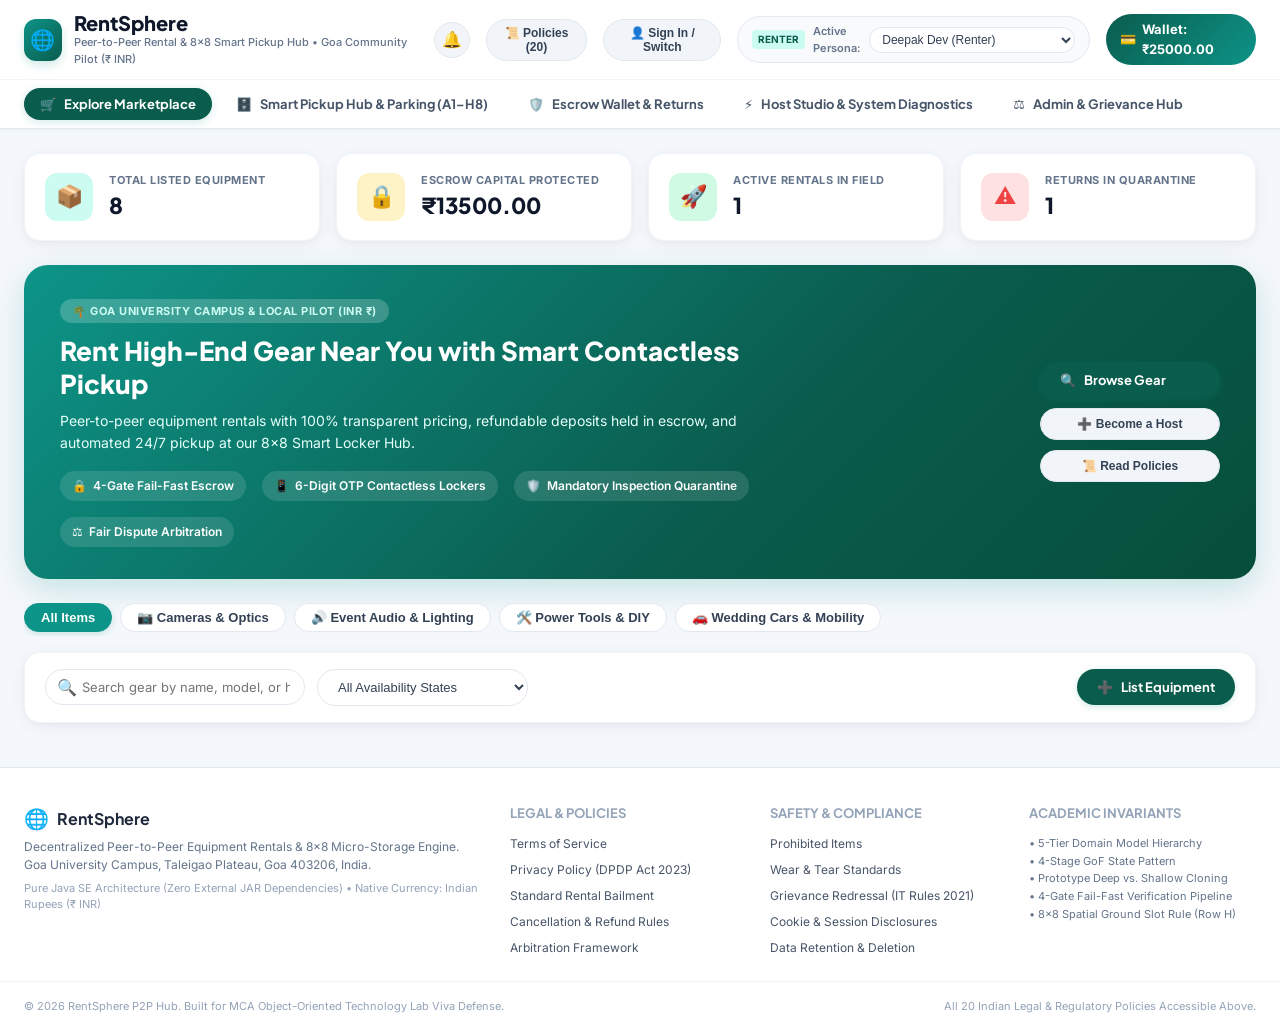
==== commit 2d6871e3: "feat(security-product-launch): Complete full-stack product readiness, OWASP security hardening, Indi" ====
--- a/src/main/resources/static/index.html
+++ b/src/main/resources/static/index.html
@@ -3,7 +3,7 @@
 <head>
     <meta charset="UTF-8">
     <meta name="viewport" content="width=device-width, initial-scale=1.0">
-    <title>RentSphere: Local P2P Rental & Smart Pickup Hub (Goa)</title>
+    <title>RentSphere: Peer-to-Peer Rental & Smart Pickup Hub (Goa, India)</title>
     <link rel="stylesheet" href="css/styles.css">
 </head>
 <body>
@@ -15,11 +15,38 @@
                 <div class="brand-logo">🌐</div>
                 <div>
                     <h1 class="brand-title">RentSphere</h1>
-                    <p class="brand-subtitle">Peer-to-Peer Rental & Smart Pickup Hub • Goa Community Scale</p>
+                    <p class="brand-subtitle">Peer-to-Peer Rental & 8x8 Smart Pickup Hub • Goa Community Pilot (₹ INR)</p>
                 </div>
             </div>
 
             <div class="user-selector-bar">
+                <!-- Notifications Bell -->
+                <div class="notif-wrapper">
+                    <button class="icon-btn" id="notifBellBtn" title="In-App Notifications">
+                        <span>🔔</span>
+                        <span class="notif-badge" id="notifBadge" style="display:none;">0</span>
+                    </button>
+                    <div class="notif-dropdown" id="notifDropdown">
+                        <div class="notif-header">
+                            <span>Notifications</span>
+                            <button id="markNotifsReadBtn" class="link-btn">Mark All Read</button>
+                        </div>
+                        <div class="notif-list" id="notifList">
+                            <div class="notif-empty">No new notifications</div>
+                        </div>
+                    </div>
+                </div>
+
+                <!-- Policy Center Trigger -->
+                <button class="btn-secondary" id="openPolicyCenterBtn" style="padding:6px 12px; font-size:12px;">
+                    <span>📜</span> Policies (20)
+                </button>
+
+                <!-- Auth / Login Trigger -->
+                <button class="btn-secondary" id="openAuthModalBtn" style="padding:6px 12px; font-size:12px;">
+                    <span>👤</span> <span id="authButtonLabel">Sign In / Switch</span>
+                </button>
+
                 <div class="active-user-badge">
                     <span id="userRoleBadge" class="role-tag role-renter">RENTER</span>
                     <label for="activeUserSelect" style="font-size:11px; color:var(--slate-500); font-weight:600;">Active Persona:</label>
@@ -40,7 +67,7 @@
             </div>
         </div>
 
-        <!-- 4 Cohesive Product Navigation Tabs -->
+        <!-- 5 Cohesive Product Navigation Tabs -->
         <nav class="nav-bar">
             <button class="nav-pill active" data-view="marketplaceView">
                 <span>🛒</span> Explore Marketplace
@@ -54,6 +81,9 @@
             <button class="nav-pill" data-view="hostView">
                 <span>⚡</span> Host Studio & System Diagnostics
             </button>
+            <button class="nav-pill" data-view="adminSupportView">
+                <span>⚖️</span> Admin & Grievance Hub
+            </button>
         </nav>
     </header>
 
@@ -96,6 +126,30 @@
              TAB 1: EXPLORE MARKETPLACE
              ================================================================== -->
         <section id="marketplaceView" class="view-section active">
+
+            <!-- Public Visitor Hero & How-It-Works Banner -->
+            <div class="hero-banner" id="visitorHeroBanner">
+                <div class="hero-content">
+                    <div class="hero-badge">🌴 GOA UNIVERSITY CAMPUS & LOCAL PILOT (INR ₹)</div>
+                    <h2 class="hero-title">Rent High-End Gear Near You with Smart Contactless Pickup</h2>
+                    <p class="hero-subtitle">
+                        Peer-to-peer equipment rentals with 100% transparent pricing, refundable deposits held in escrow, 
+                        and automated 24/7 pickup at our 8x8 Smart Locker Hub.
+                    </p>
+                    <div class="hero-features-row">
+                        <div class="hero-feat-item"><span>🔒</span> 4-Gate Fail-Fast Escrow</div>
+                        <div class="hero-feat-item"><span>📱</span> 6-Digit OTP Contactless Lockers</div>
+                        <div class="hero-feat-item"><span>🛡️</span> Mandatory Inspection Quarantine</div>
+                        <div class="hero-feat-item"><span>⚖️</span> Fair Dispute Arbitration</div>
+                    </div>
+                </div>
+                <div class="hero-actions">
+                    <button class="btn-primary" id="heroExploreBtn"><span>🔍</span> Browse Gear</button>
+                    <button class="btn-secondary" id="heroBecomeHostBtn"><span>➕</span> Become a Host</button>
+                    <button class="btn-secondary" id="heroLearnPoliciesBtn"><span>📜</span> Read Policies</button>
+                </div>
+            </div>
+
             <!-- Filter Pills for Categories -->
             <div class="category-pills-bar">
                 <button class="cat-pill active" data-category="ALL">All Items</button>
@@ -117,6 +171,7 @@
                         <option value="RESERVED_ESCROW">Reserved (Escrow Locked)</option>
                         <option value="ACTIVE_LEASE">Out on Rent</option>
                         <option value="INSPECTION_QUARANTINE">In Post-Return Inspection</option>
+                        <option value="DISPUTED">In Active Dispute</option>
                     </select>
                 </div>
                 <button class="btn-primary" id="openListEquipmentBtn">
@@ -146,7 +201,10 @@
                                 Rows A–C: Small Gear Lockers • Rows D–G: Medium/Large Lockers • <strong>Row H: Ground Vehicle Slots H1–H8</strong>
                             </p>
                         </div>
-                        <button class="btn-secondary" id="refreshGridBtn">🔄 Refresh Hub Sensors</button>
+                        <div style="display:flex; gap:8px;">
+                            <span class="sim-badge" title="High-Fidelity Solenoid & Sensor Simulation">SIMULATED DEVICE ENGINE</span>
+                            <button class="btn-secondary" id="refreshGridBtn">🔄 Refresh Hub Sensors</button>
+                        </div>
                     </div>
 
                     <div class="matrix-legend">
@@ -194,6 +252,7 @@
                     <div class="otp-box">
                         <div style="font-size:10px; font-weight:700; text-transform:uppercase; color:var(--warm-amber-dark);">6-Digit Pickup OTP Passcode</div>
                         <div class="otp-val" id="inspectorOtp">348192</div>
+                        <div style="font-size:10px; color:var(--slate-500); margin-top:4px;">Protected by 3-attempt brute-force lockout (CWE-307)</div>
                     </div>
 
                     <div style="display:flex; flex-direction:column; gap:10px; margin-top:auto;">
@@ -220,7 +279,7 @@
                             <span>🛡️</span> Post-Return Equipment Inspection Queue
                         </h2>
                         <p style="font-size:12px; color:var(--slate-500); margin-top:2px;">
-                            Returned equipment is held in Quarantine until the host verifies physical condition before releasing deposit in ₹ INR.
+                            Returned equipment enters mandatory Quarantine. Hosts verify physical condition before releasing deposit. Renters can contest damage deductions.
                         </p>
                     </div>
                     <span style="font-size:12px; color:var(--crimson); font-weight:700; background:var(--crimson-light); padding:4px 12px; border-radius:var(--radius-pill);">
@@ -272,7 +331,6 @@
              TAB 4: HOST INVENTORY, MULTI-UNIT CLONER & TRUST SCORE
              ================================================================== -->
         <section id="hostView" class="view-section">
-            <!-- Top Controls: Cloner & Diagnostics -->
             <div class="host-studio-grid">
                 
                 <!-- Card 1: Multi-Unit Listing Cloner (Prototype Deep Cloning) -->
@@ -451,13 +509,121 @@
             </div>
         </section>
 
+        <!-- ==================================================================
+             TAB 5: ADMIN, GRIEVANCE & SUPPORT HUB (IT RULES 2021)
+             ================================================================== -->
+        <section id="adminSupportView" class="view-section">
+            <div class="section-title-bar">
+                <div>
+                    <h2 class="section-title"><span>⚖️</span> Administrator Arbitration & Grievance Redressal</h2>
+                    <p style="font-size:12px; color:var(--slate-500); margin-top:2px;">
+                        Fulfilling Rule 3(2) of the Information Technology (Intermediary Guidelines) Rules, 2021 and Goa University community pilot standards.
+                    </p>
+                </div>
+                <button class="btn-primary" id="openSupportTicketBtn">
+                    <span>🎫</span> Submit New Grievance / Ticket
+                </button>
+            </div>
+
+            <!-- 2-Column Deck: Dispute Arbitration & Support Tickets -->
+            <div class="admin-support-grid">
+                
+                <!-- Deck 1: Active Damage Disputes Queue -->
+                <div class="admin-card">
+                    <div class="admin-card-header">
+                        <h3><span>🛡️</span> Damage Dispute Arbitration Queue</h3>
+                        <span class="count-badge" id="disputeCountBadge">0 Active</span>
+                    </div>
+                    <p style="font-size:12px; color:var(--slate-500); margin-bottom:12px;">
+                        When a renter contests a host's damage deduction, security deposit release is frozen pending administrator arbitration.
+                    </p>
+                    <div class="dispute-list" id="disputeListContainer">
+                        <div class="empty-state-box">No active damage disputes. All return inspections clean.</div>
+                    </div>
+                </div>
+
+                <!-- Deck 2: Customer Grievance & Support Tickets -->
+                <div class="admin-card">
+                    <div class="admin-card-header">
+                        <h3><span>🎫</span> Grievance Redressal Tickets (IT Rules 2021)</h3>
+                        <span class="count-badge" id="ticketCountBadge">0 Open</span>
+                    </div>
+                    <p style="font-size:12px; color:var(--slate-500); margin-bottom:12px;">
+                        Designated Grievance Officer: Prof. Support / Compliance Lead (Goa University Campus). Acknowledged within 24h.
+                    </p>
+                    <div class="ticket-list" id="ticketListContainer">
+                        <div class="empty-state-box">No unresolved support tickets.</div>
+                    </div>
+                </div>
+            </div>
+
+            <!-- Subdeck: User Accounts & Hub Hardware Simulation -->
+            <div class="admin-support-grid" style="margin-top:24px;">
+                
+                <!-- Deck 3: Registered User Accounts & RBAC Status -->
+                <div class="admin-card">
+                    <div class="admin-card-header">
+                        <h3><span>👥</span> Registered User Accounts & RBAC Status</h3>
+                        <button class="btn-secondary" id="refreshUsersBtn" style="padding:4px 8px; font-size:11px;">🔄 Refresh Users</button>
+                    </div>
+                    <div class="user-table-wrapper" style="max-height:260px; overflow-y:auto; margin-top:8px;">
+                        <table class="data-table">
+                            <thead>
+                                <tr>
+                                    <th>User ID</th>
+                                    <th>Email</th>
+                                    <th>Role</th>
+                                    <th>Status</th>
+                                    <th>KYC</th>
+                                    <th>Action</th>
+                                </tr>
+                            </thead>
+                            <tbody id="adminUsersTableBody">
+                                <!-- Populated dynamically -->
+                            </tbody>
+                        </table>
+                    </div>
+                </div>
+
+                <!-- Deck 4: Smart Hub Hardware Simulator Controls -->
+                <div class="admin-card">
+                    <div class="admin-card-header">
+                        <h3><span>🗄️</span> Smart Hub Hardware Simulator Controls</h3>
+                        <span class="sim-badge">TEST HARNESS</span>
+                    </div>
+                    <p style="font-size:12px; color:var(--slate-500); margin-bottom:12px;">
+                        Simulate solenoid lock states, door jams, and maintenance modes across the 64 physical bays.
+                    </p>
+                    <div style="display:grid; grid-template-columns:1fr 1fr; gap:12px;">
+                        <div class="form-group">
+                            <label style="font-size:12px; font-weight:700;">Select Hub Bay:</label>
+                            <input type="text" class="form-control" id="simBayIdInput" value="A2" style="text-transform:uppercase;">
+                        </div>
+                        <div class="form-group">
+                            <label style="font-size:12px; font-weight:700;">Simulated Device State:</label>
+                            <select class="form-control" id="simDeviceStateSelect">
+                                <option value="ONLINE_READY">ONLINE_READY (Normal)</option>
+                                <option value="DOOR_UNLOCKED">DOOR_UNLOCKED (Open)</option>
+                                <option value="DOOR_JAMMED">DOOR_JAMMED (Error State)</option>
+                                <option value="MAINTENANCE_MODE">MAINTENANCE_MODE (Lockout)</option>
+                                <option value="OFFLINE">OFFLINE (Disconnected)</option>
+                            </select>
+                        </div>
+                    </div>
+                    <button class="btn-secondary" id="applyDeviceStateBtn" style="width:100%; justify-content:center; margin-top:12px;">
+                        <span>⚙️</span> Apply Device State to Hub Bay
+                    </button>
+                </div>
+            </div>
+        </section>
+
     </main>
 
     <!-- ======================================================================
-         MODALS: RESERVATION & LISTING EQUIPMENT (₹ INR)
+         MODALS & DIALOGS
          ====================================================================== -->
 
-    <!-- Modal: Rent & Reserve Equipment -->
+    <!-- Modal 1: Rent & Reserve Equipment (with Payment Sandbox Choice) -->
     <div class="modal-overlay" id="reserveModal">
         <div class="modal-card">
             <div class="modal-header">
@@ -476,7 +642,7 @@
                     <input type="number" class="form-control" id="rentalDaysInput" min="1" max="30" value="2">
                 </div>
 
-                <div style="background:var(--slate-50); padding:14px; border-radius:var(--radius-md); margin-bottom:20px; border:1px solid var(--slate-200);">
+                <div style="background:var(--slate-50); padding:14px; border-radius:var(--radius-md); margin-bottom:16px; border:1px solid var(--slate-200);">
                     <div style="display:flex; justify-content:space-between; font-size:13px; margin-bottom:6px;">
                         <span>Rental Tariff:</span>
                         <strong id="modalTariffEstimate">₹2,400.00</strong>
@@ -491,6 +657,20 @@
                     </div>
                 </div>
 
+                <div class="form-group">
+                    <label style="font-size:12px; font-weight:700;">Payment & Authorization Method:</label>
+                    <div style="display:flex; flex-direction:column; gap:8px; margin-top:4px;">
+                        <label style="display:flex; align-items:center; gap:8px; font-size:13px; cursor:pointer;">
+                            <input type="radio" name="paymentOption" value="wallet" checked>
+                            <span>Direct Escrow Wallet Lock (Instant Demo Balance)</span>
+                        </label>
+                        <label style="display:flex; align-items:center; gap:8px; font-size:13px; cursor:pointer;">
+                            <input type="radio" name="paymentOption" value="gateway">
+                            <span>Indian Payment Gateway Sandbox (Simulated Razorpay / Cashfree UPI in ₹)</span>
+                        </label>
+                    </div>
+                </div>
+
                 <div style="font-size:11px; color:var(--slate-500); margin-bottom:16px;">
                     ⚡ <strong>4-Gate Fail-Fast Verification Pipeline</strong> executes upon confirmation:
                     Gate 1 (Identity & Anti-Self-Rental) &rarr; Gate 2 (State Machine) &rarr; Gate 3 (Escrow Solvency in ₹) &rarr; Gate 4 (Hub Spatial Invariant).
@@ -503,7 +683,248 @@
         </div>
     </div>
 
-    <!-- Modal: List New Equipment -->
+    <!-- Modal 2: Indian Payment Gateway Sandbox (Simulating Razorpay/Cashfree flow) -->
+    <div class="modal-overlay" id="paymentSandboxModal">
+        <div class="modal-card">
+            <div class="modal-header">
+                <h3 class="modal-title">Indian Gateway Sandbox (₹ INR)</h3>
+                <button class="modal-close-btn" id="closePaymentSandboxModal">&times;</button>
+            </div>
+            <div class="modal-body">
+                <div class="payment-badge-row">
+                    <span class="gateway-badge">SANDBOX SIMULATION</span>
+                    <span style="font-size:11px; color:var(--slate-500);">Mode: UPI / NetBanking / RuPay</span>
+                </div>
+
+                <div class="payment-order-box">
+                    <div class="pay-row">
+                        <span>Order ID:</span>
+                        <code id="sandboxOrderId">order_inr_8829103948</code>
+                    </div>
+                    <div class="pay-row">
+                        <span>Rental Tariff:</span>
+                        <span id="sandboxTariff">₹2,400.00</span>
+                    </div>
+                    <div class="pay-row">
+                        <span>Refundable Deposit:</span>
+                        <span id="sandboxDeposit">₹5,000.00</span>
+                    </div>
+                    <div class="pay-row total">
+                        <span>Total Payable Now:</span>
+                        <strong id="sandboxTotal">₹7,400.00</strong>
+                    </div>
+                </div>
+
+                <div class="form-group" style="margin-top:16px;">
+                    <label>Simulated Indian Payment Instrument:</label>
+                    <select class="form-control" id="sandboxMethodSelect">
+                        <option value="upi_gpay">UPI - Google Pay (deepak@okhdfcbank)</option>
+                        <option value="upi_phonepe">UPI - PhonePe (deepak@ybl)</option>
+                        <option value="netbanking_sbi">SBI NetBanking (State Bank of India)</option>
+                        <option value="rupay_card">RuPay Platinum Debit Card (•••• 4021)</option>
+                    </select>
+                </div>
+
+                <div class="security-note" style="font-size:11px; color:var(--slate-500); margin:12px 0;">
+                    🔒 Cryptographic HMAC-SHA256 signature verification will be validated server-side. Zero real money deducted.
+                </div>
+
+                <button class="btn-primary" id="authorizeSandboxPaymentBtn" style="width:100%; justify-content:center;">
+                    <span>✅</span> Authorize Payment & Generate Signature
+                </button>
+            </div>
+        </div>
+    </div>
+
+    <!-- Modal 3: Renter Damage Dispute Filing -->
+    <div class="modal-overlay" id="disputeModal">
+        <div class="modal-card">
+            <div class="modal-header">
+                <h3 class="modal-title">Contest Damage Deduction / File Dispute</h3>
+                <button class="modal-close-btn" id="closeDisputeModal">&times;</button>
+            </div>
+            <div class="modal-body">
+                <input type="hidden" id="disputeAssetId">
+                <div style="margin-bottom:12px;">
+                    <div id="disputeAssetTitle" style="font-weight:700; font-size:15px;">Asset Title</div>
+                    <div id="disputeHeldCollateral" style="font-size:12px; color:var(--crimson); font-weight:600;">Held Deposit: ₹0.00</div>
+                </div>
+
+                <div class="form-group">
+                    <label>Reason for Contesting Host's Claim:</label>
+                    <textarea class="form-control" id="disputeReasonInput" rows="2" placeholder="e.g. Scratches were pre-existing before pickup; normal wear-and-tear."></textarea>
+                </div>
+
+                <div class="form-group">
+                    <label>Supporting Evidence & Return Photo Notes:</label>
+                    <textarea class="form-control" id="disputeEvidenceInput" rows="2" placeholder="e.g. Return check-in photo timestamped 16:30 shows spotless front element."></textarea>
+                </div>
+
+                <div style="font-size:11px; color:var(--slate-500); margin-bottom:14px;">
+                    ⚖️ Filing a dispute immediately freezes automatic deposit release and routes this booking to the Goa University Hub Administrator for independent arbitration.
+                </div>
+
+                <button class="btn-danger" id="submitDisputeBtn" style="width:100%; justify-content:center;">
+                    <span>⚖️</span> Submit Formal Dispute (Freeze Deposit)
+                </button>
+            </div>
+        </div>
+    </div>
+
+    <!-- Modal 4: Legal & Regulatory Policy Center (20 Documents) -->
+    <div class="modal-overlay" id="policyModal">
+        <div class="modal-card" style="max-width:760px;">
+            <div class="modal-header">
+                <h3 class="modal-title">📜 RentSphere Legal & Policy Center (20 Indian Policies)</h3>
+                <button class="modal-close-btn" id="closePolicyModal">&times;</button>
+            </div>
+            <div class="modal-body">
+                <p style="font-size:12px; color:var(--slate-500); margin-bottom:12px;">
+                    Governed by the <strong>Digital Personal Data Protection Act 2023</strong>, <strong>Consumer Protection (E-Commerce) Rules 2020</strong>, and <strong>Indian Contract Act 1872</strong>.
+                </p>
+
+                <div class="policy-filter-bar">
+                    <input type="text" class="form-control" id="policySearchInput" placeholder="Filter policies (e.g. Privacy, Cancellation, Dispute, IP)..." style="font-size:12px;">
+                </div>
+
+                <div class="policy-accordion" id="policyAccordionContainer">
+                    <!-- Populated dynamically with 20 policy documents -->
+                </div>
+
+                <div class="policy-consent-box" style="margin-top:16px; background:var(--slate-50); padding:12px; border-radius:var(--radius-md); border:1px solid var(--slate-200);">
+                    <label style="display:flex; align-items:center; gap:8px; font-size:12px; font-weight:600; cursor:pointer;">
+                        <input type="checkbox" id="acceptEssentialPoliciesCheckbox" checked>
+                        <span>I accept the Terms of Service, DPDP Act 2023 Privacy Policy, and Standard Rental Bailment Agreement.</span>
+                    </label>
+                    <button class="btn-primary" id="savePolicyConsentBtn" style="margin-top:8px; font-size:11px; padding:6px 12px;">
+                        <span>✍️</span> Record Auditable Policy Consent
+                    </button>
+                </div>
+            </div>
+        </div>
+    </div>
+
+    <!-- Modal 5: Submit Customer Grievance / Support Ticket (IT Rules 2021) -->
+    <div class="modal-overlay" id="supportModal">
+        <div class="modal-card">
+            <div class="modal-header">
+                <h3 class="modal-title">Customer Support & Grievance Redressal</h3>
+                <button class="modal-close-btn" id="closeSupportModal">&times;</button>
+            </div>
+            <div class="modal-body">
+                <p style="font-size:11px; color:var(--slate-500); margin-bottom:12px;">
+                    Statutory Grievance Redressal under Rule 3(2) of IT Rules, 2021. Acknowledgment generated within 24 hours.
+                </p>
+
+                <div class="form-group">
+                    <label>Grievance Category:</label>
+                    <select class="form-control" id="ticketCategory">
+                        <option value="BOOKING">Booking & State Machine Issue</option>
+                        <option value="PAYMENT">Escrow / Payment / Deposit Inquiry</option>
+                        <option value="HARDWARE_LOCKER">Locker Solenoid / Jammed Bay / OTP Error</option>
+                        <option value="DAMAGE_DISPUTE">Condition Assessment Appeal</option>
+                        <option value="ACCOUNT">Identity Verification / Account Access</option>
+                    </select>
+                </div>
+
+                <div class="form-group">
+                    <label>Subject / Summary:</label>
+                    <input type="text" class="form-control" id="ticketSubject" placeholder="e.g. Locker Bay B2 solenoid didn't pop open">
+                </div>
+
+                <div class="form-group">
+                    <label>Detailed Explanation:</label>
+                    <textarea class="form-control" id="ticketDescription" rows="3" placeholder="Provide booking ID, bay number, and details..."></textarea>
+                </div>
+
+                <button class="btn-primary" id="submitTicketBtn" style="width:100%; justify-content:center;">
+                    <span>📨</span> Submit Grievance Ticket
+                </button>
+            </div>
+        </div>
+    </div>
+
+    <!-- Modal 6: User Authentication & Registration (PBKDF2) -->
+    <div class="modal-overlay" id="authModal">
+        <div class="modal-card">
+            <div class="modal-header">
+                <h3 class="modal-title">RentSphere Account Access</h3>
+                <button class="modal-close-btn" id="closeAuthModal">&times;</button>
+            </div>
+            <div class="modal-body">
+                <div class="auth-tabs" style="display:flex; gap:8px; margin-bottom:14px; border-bottom:1px solid var(--slate-200); padding-bottom:8px;">
+                    <button class="cat-pill active" id="tabAuthLogin">Sign In</button>
+                    <button class="cat-pill" id="tabAuthRegister">Register New User</button>
+                    <button class="cat-pill" id="tabAuthQuick">Quick Demo Switch</button>
+                </div>
+
+                <!-- Sign In Form -->
+                <div id="authLoginForm">
+                    <div class="form-group">
+                        <label>Email or User ID:</label>
+                        <input type="text" class="form-control" id="loginEmail" value="renter_deepak" placeholder="email@unigoa.ac.in">
+                    </div>
+                    <div class="form-group">
+                        <label>Password:</label>
+                        <input type="password" class="form-control" id="loginPassword" value="RentSphere@2026">
+                        <div style="font-size:10px; color:var(--slate-500); margin-top:2px;">Default password for seeded personas: <code>RentSphere@2026</code></div>
+                    </div>
+                    <button class="btn-primary" id="executeLoginBtn" style="width:100%; justify-content:center; margin-top:10px;">
+                        <span>🔑</span> Sign In Securely
+                    </button>
+                </div>
+
+                <!-- Register Form -->
+                <div id="authRegisterForm" style="display:none;">
+                    <div class="form-group">
+                        <label>Full Legal Name:</label>
+                        <input type="text" class="form-control" id="regFullName" placeholder="e.g. Sanjeev Prabhugaonkar">
+                    </div>
+                    <div class="form-group">
+                        <label>Email Address:</label>
+                        <input type="email" class="form-control" id="regEmail" placeholder="name@unigoa.ac.in">
+                    </div>
+                    <div class="form-group">
+                        <label>Password (Min 8 chars, hashed via PBKDF2):</label>
+                        <input type="password" class="form-control" id="regPassword" placeholder="Strong password">
+                    </div>
+                    <div style="display:grid; grid-template-columns:1fr 1fr; gap:12px;">
+                        <div class="form-group">
+                            <label>Primary Role:</label>
+                            <select class="form-control" id="regRole">
+                                <option value="RENTER">Renter (Rent Gear)</option>
+                                <option value="HOST">Host (List Gear)</option>
+                            </select>
+                        </div>
+                        <div class="form-group">
+                            <label>Phone (+91):</label>
+                            <input type="text" class="form-control" id="regPhone" value="+91 98221 44556">
+                        </div>
+                    </div>
+                    <button class="btn-primary" id="executeRegisterBtn" style="width:100%; justify-content:center; margin-top:10px;">
+                        <span>✨</span> Create Account & Agree to Policies
+                    </button>
+                </div>
+
+                <!-- Quick Switch Persona -->
+                <div id="authQuickForm" style="display:none;">
+                    <p style="font-size:12px; color:var(--slate-500); margin-bottom:10px;">
+                        Click any seeded persona to instantly authenticate with PBKDF2 verification:
+                    </p>
+                    <div class="quick-personas-grid">
+                        <button class="btn-secondary quick-persona-btn" data-user="renter_deepak">👤 Deepak Dev (Renter)</button>
+                        <button class="btn-secondary quick-persona-btn" data-user="renter_nikhil">👤 Nikhil Bhaiju (Renter)</button>
+                        <button class="btn-secondary quick-persona-btn" data-user="renter_priya">👤 Priya Sharma (Renter)</button>
+                        <button class="btn-secondary quick-persona-btn" data-user="host_faaris">⚡ Faaris Khan (Host)</button>
+                        <button class="btn-secondary quick-persona-btn" data-user="host_ketan">⚡ Ketan Naik (Host)</button>
+                        <button class="btn-secondary quick-persona-btn" data-user="inspector_almeida">⚖️ Prof. Almeida (Admin)</button>
+                    </div>
+                </div>
+            </div>
+        </div>
+    </div>
+
+    <!-- Modal 7: List New Equipment -->
     <div class="modal-overlay" id="onboardModal">
         <div class="modal-card">
             <div class="modal-header">
@@ -552,6 +973,62 @@
         </div>
     </div>
 
+    <!-- Application Footer -->
+    <footer class="app-footer">
+        <div class="footer-container">
+            <div class="footer-brand">
+                <div style="display:flex; align-items:center; gap:8px;">
+                    <span style="font-size:20px;">🌐</span>
+                    <strong style="font-family:var(--font-heading); font-size:16px;">RentSphere</strong>
+                </div>
+                <p style="font-size:12px; color:var(--slate-500); margin-top:4px;">
+                    Decentralized Peer-to-Peer Equipment Rentals & 8x8 Micro-Storage Engine.<br>
+                    Goa University Campus, Taleigao Plateau, Goa 403206, India.
+                </p>
+                <div style="font-size:11px; color:var(--slate-400); margin-top:6px;">
+                    Pure Java SE Architecture (Zero External JAR Dependencies) • Native Currency: Indian Rupees (₹ INR)
+                </div>
+            </div>
+
+            <div class="footer-col">
+                <h4>Legal & Policies</h4>
+                <ul class="footer-links">
+                    <li><a href="#" class="policy-link-trigger" data-policy="tos">Terms of Service</a></li>
+                    <li><a href="#" class="policy-link-trigger" data-policy="privacy">Privacy Policy (DPDP Act 2023)</a></li>
+                    <li><a href="#" class="policy-link-trigger" data-policy="rental_agreement">Standard Rental Bailment</a></li>
+                    <li><a href="#" class="policy-link-trigger" data-policy="cancellation">Cancellation & Refund Rules</a></li>
+                    <li><a href="#" class="policy-link-trigger" data-policy="dispute_resolution">Arbitration Framework</a></li>
+                </ul>
+            </div>
+
+            <div class="footer-col">
+                <h4>Safety & Compliance</h4>
+                <ul class="footer-links">
+                    <li><a href="#" class="policy-link-trigger" data-policy="prohibited_items">Prohibited Items</a></li>
+                    <li><a href="#" class="policy-link-trigger" data-policy="damage_loss">Wear & Tear Standards</a></li>
+                    <li><a href="#" class="policy-link-trigger" data-policy="grievance_support">Grievance Redressal (IT Rules 2021)</a></li>
+                    <li><a href="#" class="policy-link-trigger" data-policy="cookie_tracking">Cookie & Session Disclosures</a></li>
+                    <li><a href="#" class="policy-link-trigger" data-policy="data_retention">Data Retention & Deletion</a></li>
+                </ul>
+            </div>
+
+            <div class="footer-col">
+                <h4>Academic Invariants</h4>
+                <div style="font-size:11px; color:var(--slate-500); line-height:1.6;">
+                    • 5-Tier Domain Model Hierarchy<br>
+                    • 4-Stage GoF State Pattern<br>
+                    • Prototype Deep vs. Shallow Cloning<br>
+                    • 4-Gate Fail-Fast Verification Pipeline<br>
+                    • 8x8 Spatial Ground Slot Rule (Row H)
+                </div>
+            </div>
+        </div>
+        <div class="footer-bottom">
+            <span>© 2026 RentSphere P2P Hub. Built for MCA Object-Oriented Technology Lab Viva Defense.</span>
+            <span>All 20 Indian Legal & Regulatory Policies Accessible Above.</span>
+        </div>
+    </footer>
+
     <!-- Toast Notification Container -->
     <div class="toast-container" id="toastContainer"></div>
 
--- a/src/main/resources/static/css/styles.css
+++ b/src/main/resources/static/css/styles.css
@@ -1180,3 +1180,436 @@
     from { opacity: 0; transform: translateX(20px); }
     to { opacity: 1; transform: translateX(0); }
 }
+
+/* ==========================================================================
+   PUBLIC VISITOR HERO & HOW-IT-WORKS BANNER
+   ========================================================================== */
+.hero-banner {
+    background: linear-gradient(135deg, #0D9488 0%, #0A5C4D 60%, #064E3B 100%);
+    color: #FFFFFF;
+    border-radius: var(--radius-xl);
+    padding: 32px 36px;
+    margin-bottom: 24px;
+    display: flex;
+    justify-content: space-between;
+    align-items: center;
+    gap: 32px;
+    box-shadow: 0 10px 30px rgba(13, 148, 136, 0.2);
+}
+
+.hero-content {
+    max-width: 720px;
+}
+
+.hero-badge {
+    display: inline-block;
+    background: rgba(255, 255, 255, 0.2);
+    color: #CCFBF1;
+    font-size: 11px;
+    font-weight: 700;
+    padding: 4px 12px;
+    border-radius: var(--radius-pill);
+    letter-spacing: 0.5px;
+    margin-bottom: 12px;
+}
+
+.hero-title {
+    font-family: var(--font-heading);
+    font-size: 26px;
+    font-weight: 800;
+    line-height: 1.25;
+    margin-bottom: 10px;
+}
+
+.hero-subtitle {
+    font-size: 14px;
+    color: #E6FFFA;
+    line-height: 1.6;
+    margin-bottom: 16px;
+}
+
+.hero-features-row {
+    display: flex;
+    flex-wrap: wrap;
+    gap: 16px;
+}
+
+.hero-feat-item {
+    font-size: 12px;
+    font-weight: 600;
+    background: rgba(255, 255, 255, 0.12);
+    padding: 6px 12px;
+    border-radius: var(--radius-pill);
+    display: flex;
+    align-items: center;
+    gap: 6px;
+}
+
+.hero-actions {
+    display: flex;
+    flex-direction: column;
+    gap: 10px;
+    min-width: 180px;
+}
+
+/* ==========================================================================
+   IN-APP NOTIFICATIONS CENTER
+   ========================================================================== */
+.notif-wrapper {
+    position: relative;
+}
+
+.icon-btn {
+    background: var(--slate-100);
+    border: 1px solid var(--slate-200);
+    border-radius: var(--radius-pill);
+    width: 36px;
+    height: 36px;
+    display: flex;
+    align-items: center;
+    justify-content: center;
+    cursor: pointer;
+    font-size: 16px;
+    position: relative;
+    transition: var(--transition-fast);
+}
+
+.icon-btn:hover {
+    background: var(--slate-200);
+}
+
+.notif-badge {
+    position: absolute;
+    top: -4px;
+    right: -4px;
+    background: var(--crimson);
+    color: #FFFFFF;
+    font-size: 10px;
+    font-weight: 800;
+    border-radius: var(--radius-pill);
+    padding: 1px 6px;
+}
+
+.notif-dropdown {
+    display: none;
+    position: absolute;
+    top: 44px;
+    right: 0;
+    width: 320px;
+    background: #FFFFFF;
+    border-radius: var(--radius-lg);
+    box-shadow: var(--card-hover-shadow);
+    border: 1px solid var(--slate-200);
+    z-index: 200;
+    overflow: hidden;
+}
+
+.notif-dropdown.show {
+    display: block;
+}
+
+.notif-header {
+    display: flex;
+    justify-content: space-between;
+    align-items: center;
+    padding: 12px 16px;
+    border-bottom: 1px solid var(--slate-100);
+    font-weight: 700;
+    font-size: 13px;
+}
+
+.link-btn {
+    background: none;
+    border: none;
+    color: var(--brand-teal);
+    font-size: 11px;
+    font-weight: 600;
+    cursor: pointer;
+}
+
+.notif-list {
+    max-height: 280px;
+    overflow-y: auto;
+}
+
+.notif-item {
+    padding: 10px 16px;
+    border-bottom: 1px solid var(--slate-100);
+    font-size: 12px;
+}
+
+.notif-item.unread {
+    background: var(--brand-teal-light);
+}
+
+.notif-title {
+    font-weight: 700;
+    margin-bottom: 2px;
+}
+
+.notif-empty {
+    padding: 24px;
+    text-align: center;
+    font-size: 12px;
+    color: var(--slate-400);
+}
+
+/* ==========================================================================
+   ADMIN, GRIEVANCE & SUPPORT HUB (IT RULES 2021)
+   ========================================================================== */
+.admin-support-grid {
+    display: grid;
+    grid-template-columns: 1fr 1fr;
+    gap: 24px;
+}
+
+.admin-card {
+    background: #FFFFFF;
+    border: 1px solid var(--slate-200);
+    border-radius: var(--radius-lg);
+    padding: 20px;
+    box-shadow: var(--card-shadow);
+}
+
+.admin-card-header {
+    display: flex;
+    justify-content: space-between;
+    align-items: center;
+    margin-bottom: 8px;
+}
+
+.admin-card-header h3 {
+    font-family: var(--font-heading);
+    font-size: 16px;
+    font-weight: 800;
+    display: flex;
+    align-items: center;
+    gap: 8px;
+}
+
+.count-badge {
+    background: var(--slate-100);
+    color: var(--slate-600);
+    font-size: 11px;
+    font-weight: 700;
+    padding: 3px 8px;
+    border-radius: var(--radius-pill);
+}
+
+.sim-badge {
+    background: var(--warm-amber-light);
+    color: var(--warm-amber-dark);
+    font-size: 10px;
+    font-weight: 800;
+    padding: 3px 8px;
+    border-radius: var(--radius-pill);
+    letter-spacing: 0.5px;
+}
+
+.dispute-list, .ticket-list {
+    display: flex;
+    flex-direction: column;
+    gap: 12px;
+    max-height: 320px;
+    overflow-y: auto;
+}
+
+.dispute-item-card, .ticket-item-card {
+    border: 1px solid var(--slate-200);
+    border-radius: var(--radius-md);
+    padding: 12px 14px;
+    background: var(--slate-50);
+}
+
+.empty-state-box {
+    padding: 24px;
+    text-align: center;
+    font-size: 12px;
+    color: var(--slate-400);
+    border: 1px dashed var(--slate-300);
+    border-radius: var(--radius-md);
+}
+
+/* ==========================================================================
+   PAYMENT SANDBOX & LEGAL POLICY CENTER
+   ========================================================================== */
+.payment-badge-row {
+    display: flex;
+    justify-content: space-between;
+    align-items: center;
+    margin-bottom: 14px;
+}
+
+.gateway-badge {
+    background: var(--brand-teal-light);
+    color: var(--brand-teal-dark);
+    font-size: 10px;
+    font-weight: 800;
+    padding: 4px 8px;
+    border-radius: var(--radius-pill);
+}
+
+.payment-order-box {
+    background: var(--slate-50);
+    border: 1px solid var(--slate-200);
+    border-radius: var(--radius-md);
+    padding: 14px;
+    display: flex;
+    flex-direction: column;
+    gap: 8px;
+}
+
+.pay-row {
+    display: flex;
+    justify-content: space-between;
+    font-size: 13px;
+}
+
+.pay-row.total {
+    border-top: 1px dashed var(--slate-300);
+    padding-top: 8px;
+    font-size: 15px;
+    font-weight: 800;
+    color: var(--brand-teal-dark);
+}
+
+.policy-accordion {
+    max-height: 380px;
+    overflow-y: auto;
+    display: flex;
+    flex-direction: column;
+    gap: 8px;
+}
+
+.policy-card-item {
+    border: 1px solid var(--slate-200);
+    border-radius: var(--radius-md);
+    padding: 10px 14px;
+    background: var(--slate-50);
+    cursor: pointer;
+    transition: var(--transition-fast);
+}
+
+.policy-card-item:hover {
+    border-color: var(--brand-teal);
+    background: #FFFFFF;
+}
+
+.policy-card-title {
+    font-weight: 700;
+    font-size: 13px;
+    display: flex;
+    justify-content: space-between;
+}
+
+.policy-card-summary {
+    font-size: 12px;
+    color: var(--slate-600);
+    margin-top: 4px;
+}
+
+.policy-card-jurisdiction {
+    font-size: 10px;
+    color: var(--warm-amber-dark);
+    font-weight: 600;
+    margin-top: 4px;
+}
+
+.quick-personas-grid {
+    display: grid;
+    grid-template-columns: 1fr 1fr;
+    gap: 8px;
+}
+
+.quick-persona-btn {
+    font-size: 12px;
+    padding: 8px 10px;
+    text-align: left;
+    justify-content: flex-start;
+}
+
+/* ==========================================================================
+   APPLICATION FOOTER
+   ========================================================================== */
+.app-footer {
+    background: #FFFFFF;
+    border-top: 1px solid var(--slate-200);
+    margin-top: auto;
+    padding: 36px 0 20px;
+}
+
+.footer-container {
+    max-width: 1400px;
+    margin: 0 auto;
+    padding: 0 24px;
+    display: grid;
+    grid-template-columns: 2fr 1fr 1fr 1fr;
+    gap: 32px;
+}
+
+.footer-col h4 {
+    font-family: var(--font-heading);
+    font-size: 13px;
+    font-weight: 700;
+    text-transform: uppercase;
+    color: var(--slate-400);
+    margin-bottom: 12px;
+}
+
+.footer-links {
+    list-style: none;
+    display: flex;
+    flex-direction: column;
+    gap: 8px;
+    font-size: 12px;
+}
+
+.footer-links a {
+    color: var(--slate-600);
+    text-decoration: none;
+    transition: var(--transition-fast);
+}
+
+.footer-links a:hover {
+    color: var(--brand-teal);
+}
+
+.footer-bottom {
+    max-width: 1400px;
+    margin: 24px auto 0;
+    padding: 16px 24px 0;
+    border-top: 1px solid var(--slate-100);
+    display: flex;
+    justify-content: space-between;
+    font-size: 11px;
+    color: var(--slate-400);
+}
+
+/* ==========================================================================
+   RESPONSIVE DESIGN (TABLET & MOBILE)
+   ========================================================================== */
+@media (max-width: 900px) {
+    .header-top {
+        flex-direction: column;
+        align-items: flex-start;
+        gap: 12px;
+    }
+    .user-selector-bar {
+        width: 100%;
+        flex-wrap: wrap;
+    }
+    .nav-bar {
+        overflow-x: auto;
+        white-space: nowrap;
+    }
+    .hero-banner {
+        flex-direction: column;
+        align-items: flex-start;
+    }
+    .admin-support-grid {
+        grid-template-columns: 1fr;
+    }
+    .footer-container {
+        grid-template-columns: 1fr;
+    }
+}
